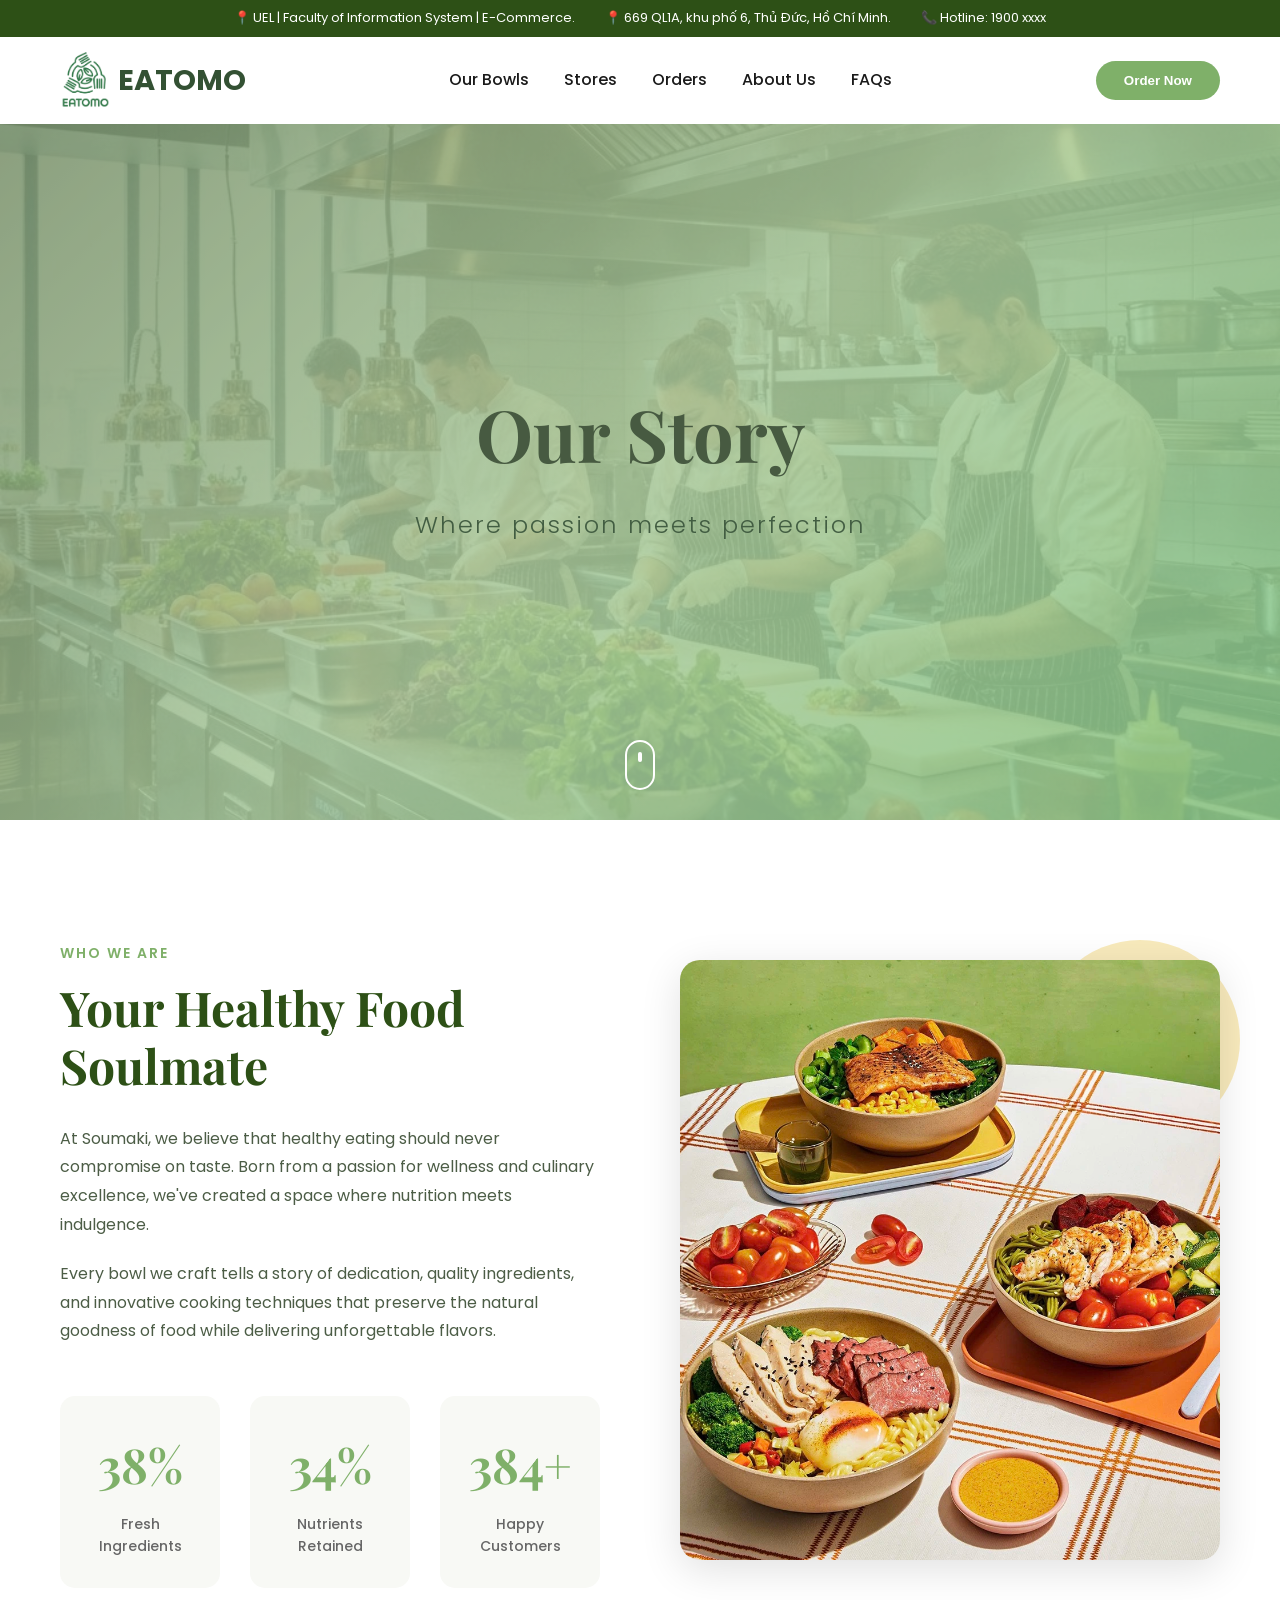
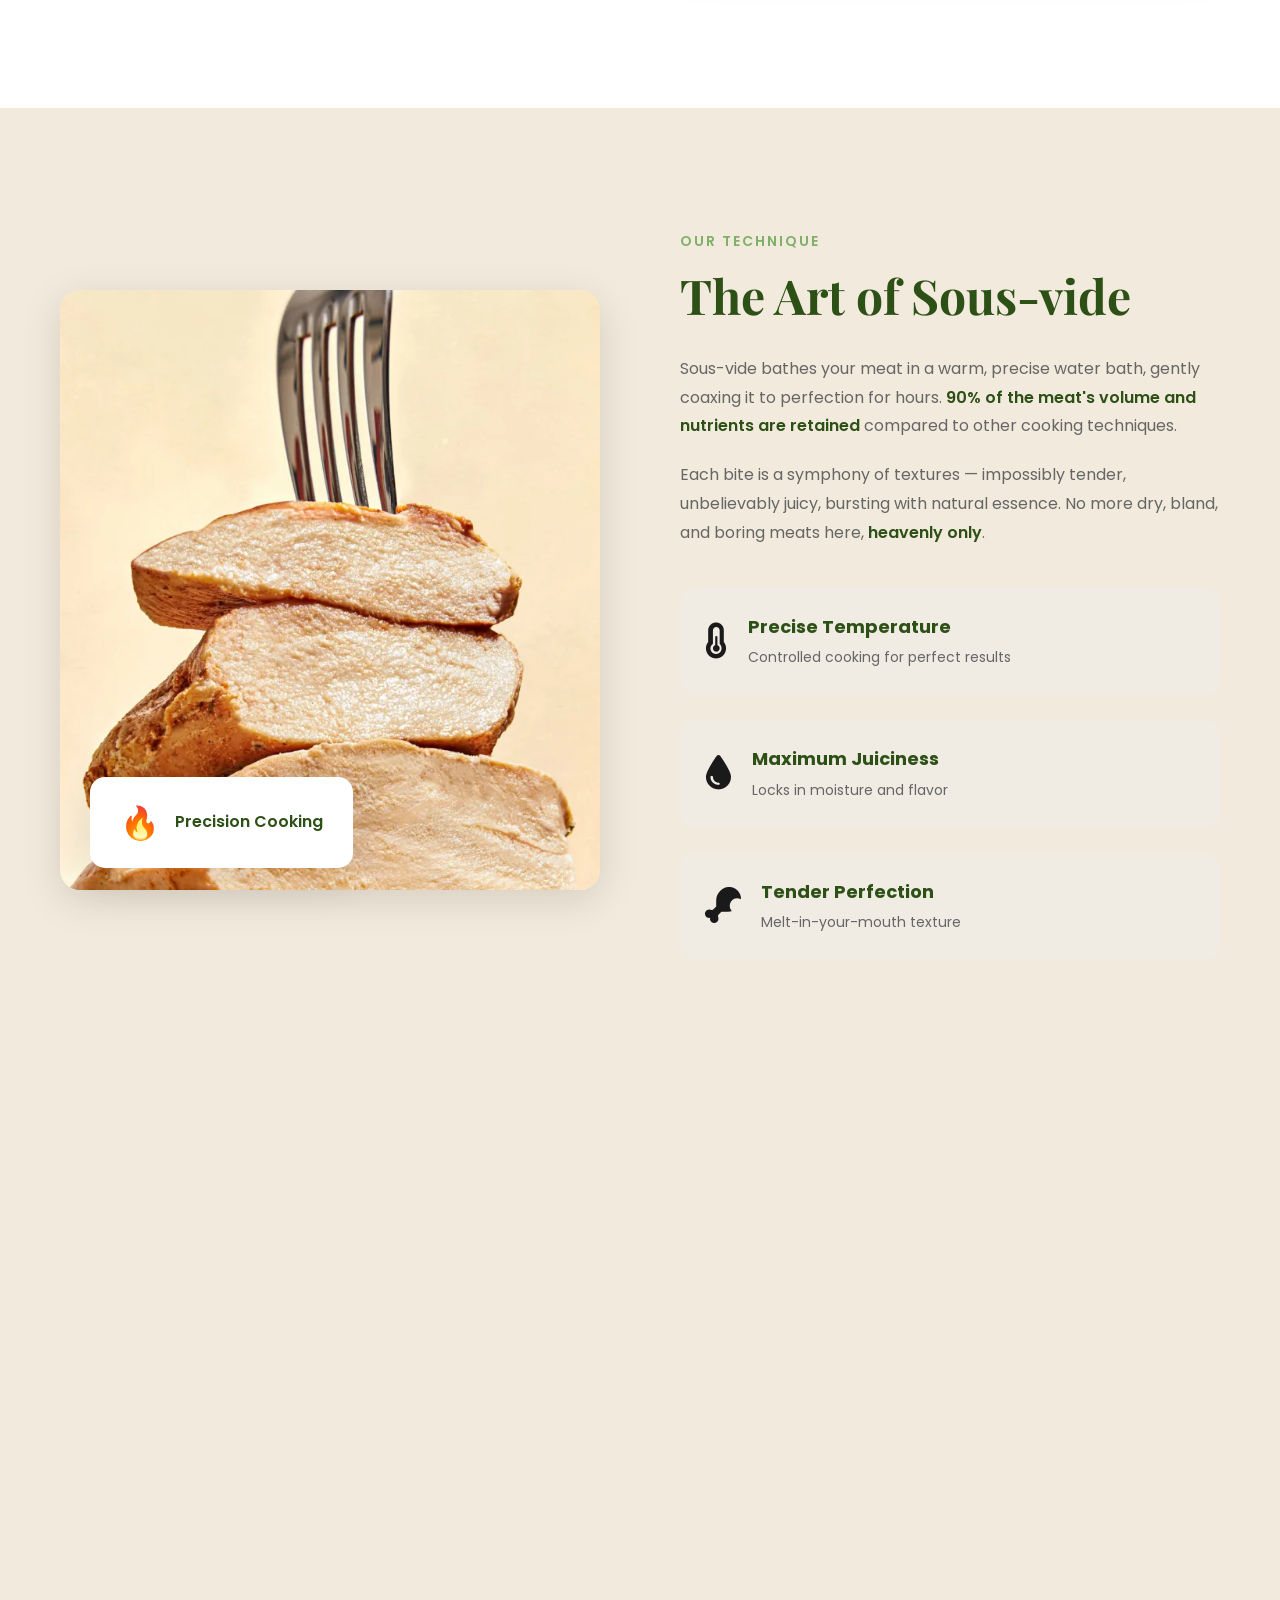
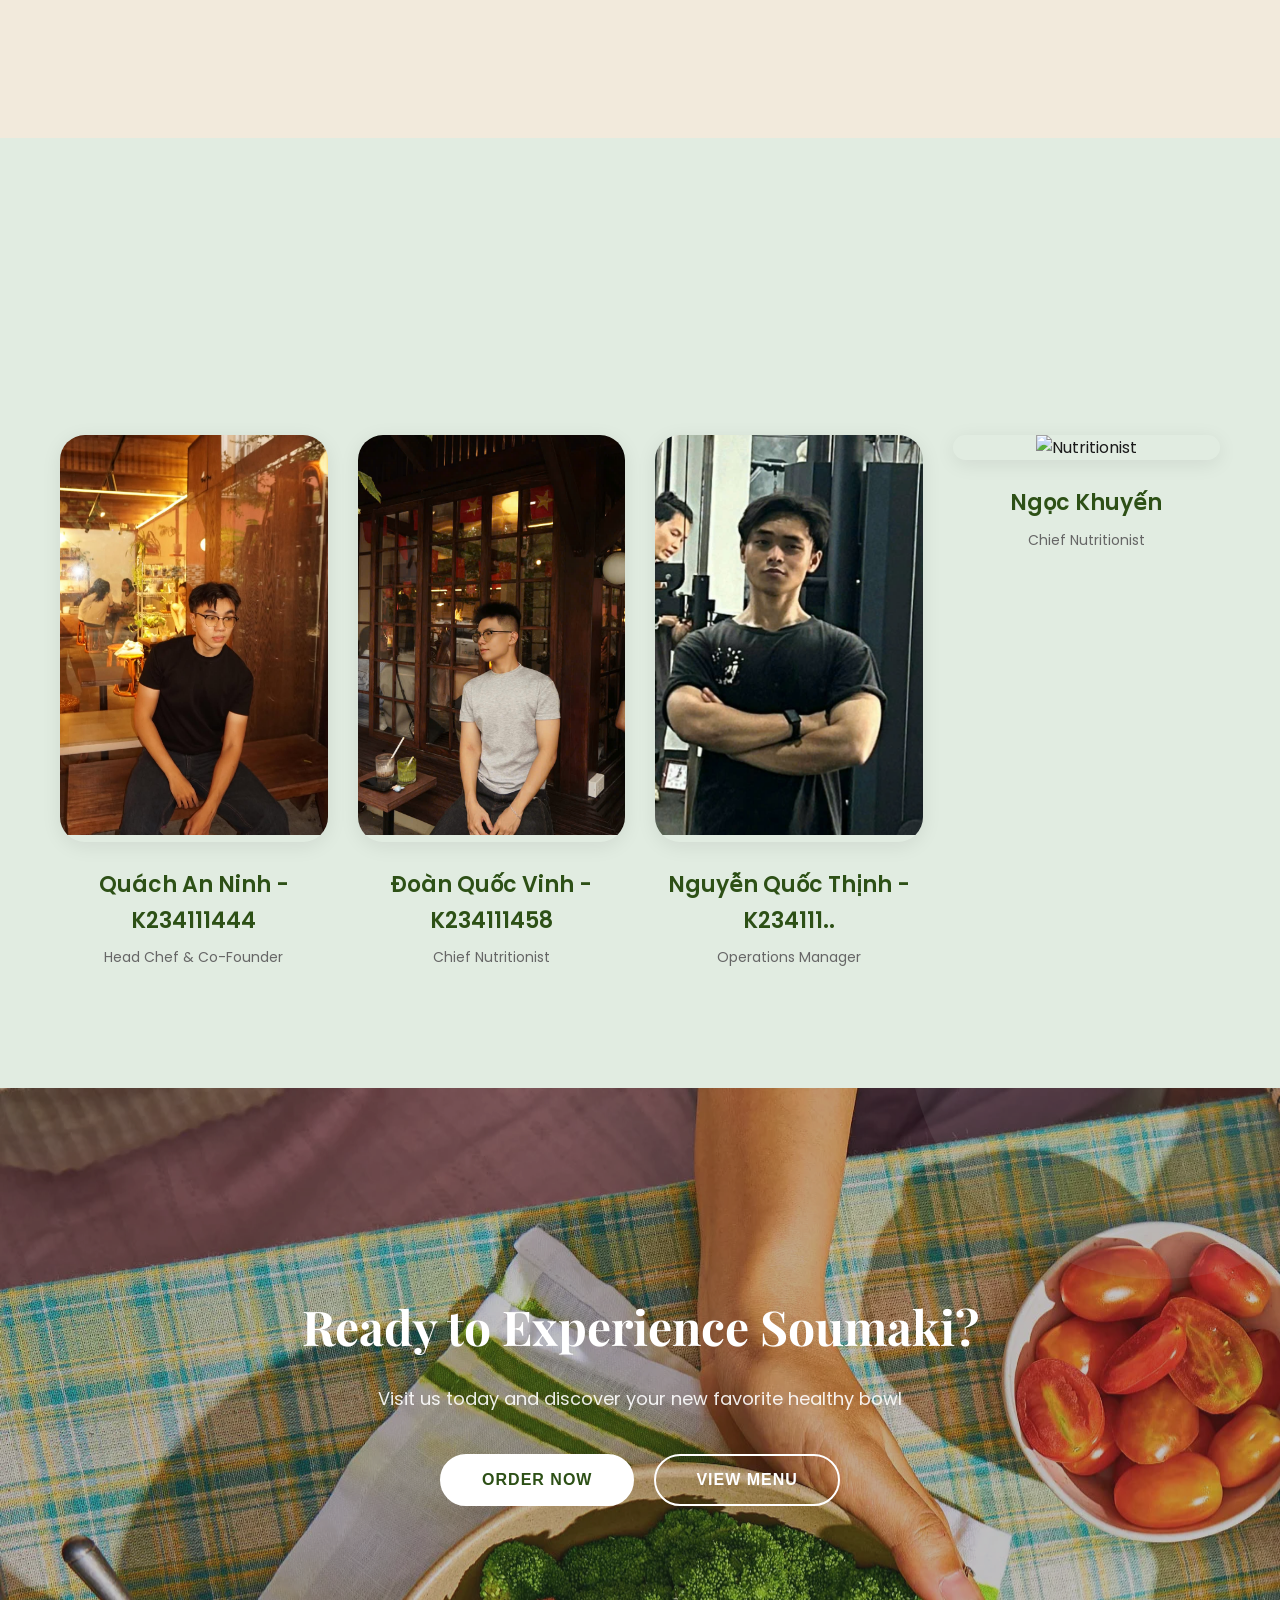
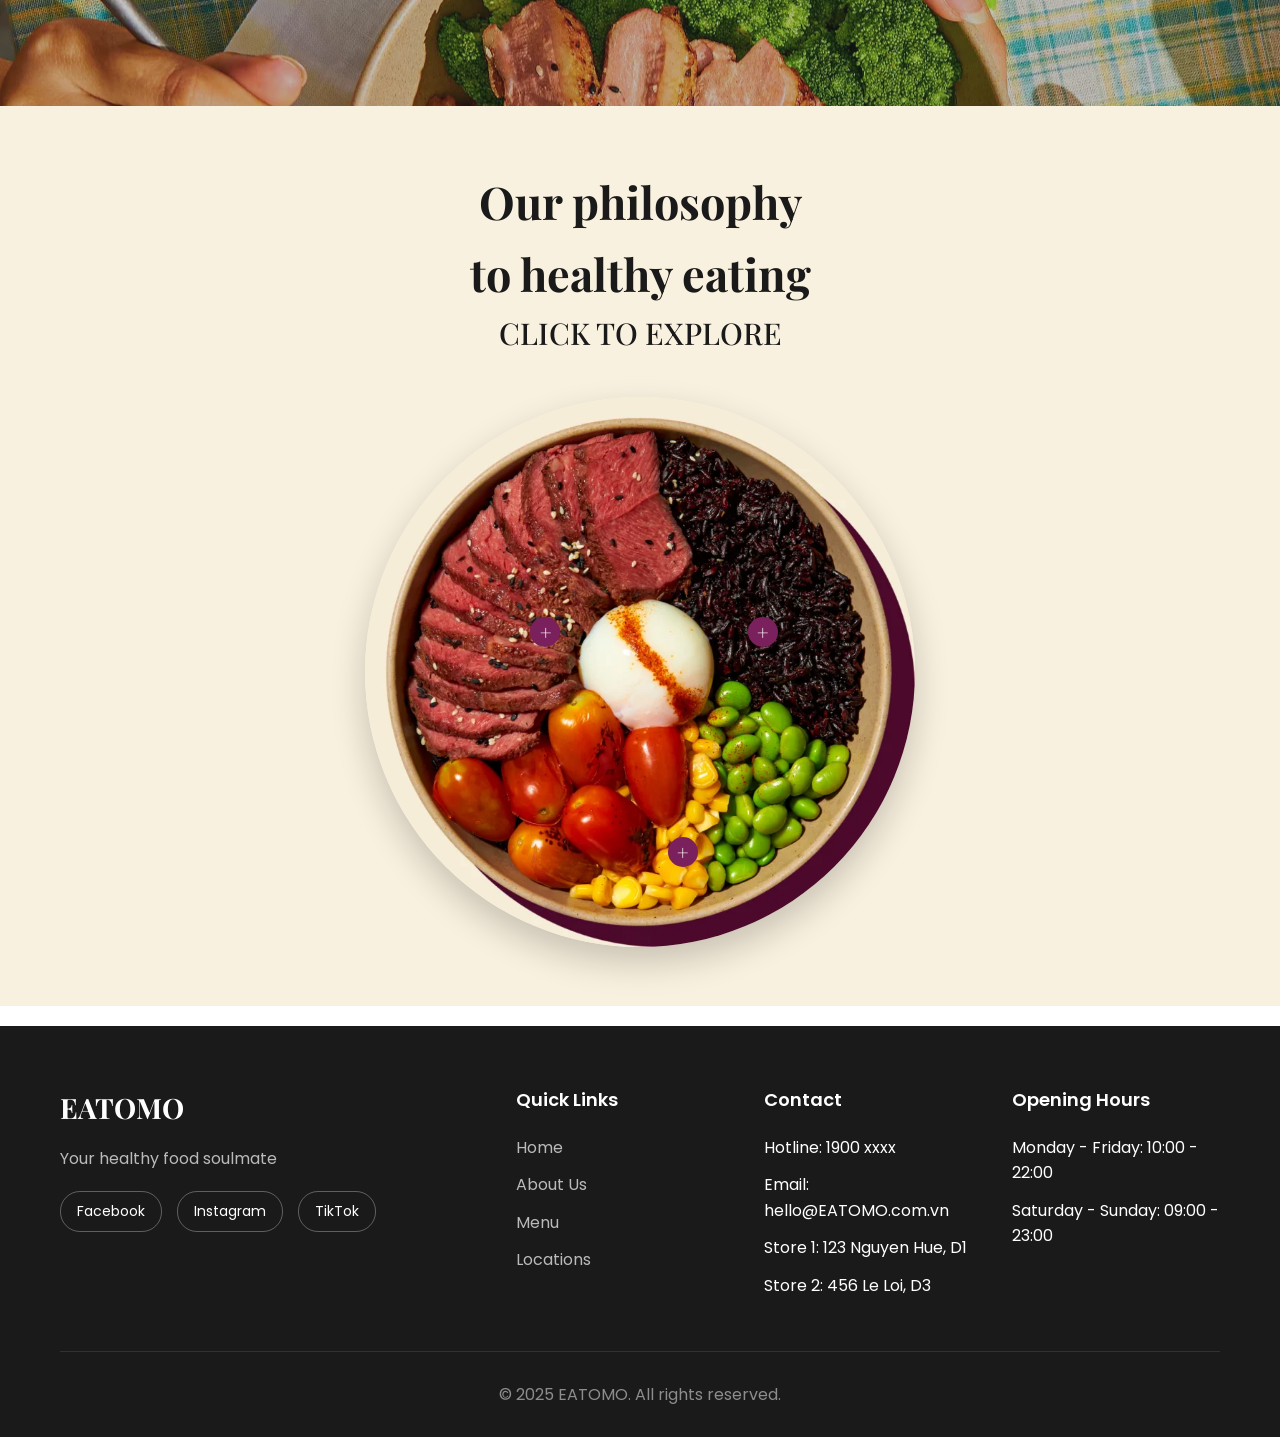
==== frontend/html/about-us.html @ 82e71188 "frontend heha" ====
<!DOCTYPE html>
<html lang="vi">
<head>
    <meta charset="UTF-8">
    <meta name="viewport" content="width=device-width, initial-scale=1.0">
    <title>About Us – Soumaki - Your healthy food soulmate</title>
    <link rel="stylesheet" href="../css/about-styles.css">
    <link rel="preconnect" href="https://fonts.googleapis.com">
    <link rel="preconnect" href="https://fonts.gstatic.com" crossorigin>
    <link href="https://fonts.googleapis.com/css2?family=Poppins:wght@300;400;500;600;700&family=Playfair+Display:wght@400;600;700&display=swap" rel="stylesheet">
    <link rel="stylesheet" href="https://cdnjs.cloudflare.com/ajax/libs/font-awesome/6.0.0/css/all.min.css">
</head>
<body>
    <!--Header-->
    <header class="header" id="header">
        <div class="header-top">
            <div class="container">
                <div class="header-info">
                    <span>📍 UEL | Faculty of Information System | E-Commerce.</span>
                    <span>📍 669 QL1A, khu phố 6, Thủ Đức, Hồ Chí Minh.</span>
                    <span>📞 Hotline: 1900 xxxx</span>
                </div>
            </div>
        </div>
        <div class="header-main">
            <div class="container">
                <nav class="navbar">
                    <div class="logo" id="backToTop">
                        <h1>
                            <img src="../images/index/image-removebg-preview (36).png" class="imgs">
                                EATOMO
                        </h1>
                    </div>
                    <ul class="nav-menu" id="navMenu">
                        <a href="our-bowls.html" class="nav-link" onclick="navigateToPage('bowls')">Our Bowls</a>
                <a href="stores.html" class="nav-link" onclick="navigateToPage('stores')">Stores</a>
                <a href="#" class="nav-link" onclick="navigateToPage('delivery')">Orders</a>
                <a href="about-us.html" class="nav-link" onclick="navigateToPage('about')">About Us</a>
                <a href="faqs.html" class="nav-link" onclick="navigateToPage('contact')">FAQs</a>
                    </ul>
                    <div class="nav-actions">
                        <button class="btn-order">Order Now</button>
                        <button class="mobile-toggle" id="mobileToggle">
                            <span></span>
                            <span></span>
                            <span></span>
                        </button>
                    </div>
                </nav>
            </div>
        </div>
    </header>

    <!--Hero Section-->
    <section class="hero-about">
        <div class="hero-overlay"></div>
        <div class="container">
            <div class="hero-content" data-aos="fade-up">
                <h1 class="hero-title">Our Story</h1>
                <p class="hero-subtitle">Where passion meets perfection</p>
            </div>
        </div>
        <div class="scroll-indicator">
            <div class="mouse"></div>
        </div>
    </section>

    <!--Brand Story Section-->
    <section class="brand-story">
        <div class="container">
            <div class="story-grid">
                <div class="story-content" data-aos="fade-right">
                    <span class="section-label">Who We Are</span>
                    <h2 class="section-title">Your Healthy Food Soulmate</h2>
                    <p class="story-text">
                        At Soumaki, we believe that healthy eating should never compromise on taste. 
                        Born from a passion for wellness and culinary excellence, we've created a space 
                        where nutrition meets indulgence.
                    </p>
                    <p class="story-text">
                        Every bowl we craft tells a story of dedication, quality ingredients, and 
                        innovative cooking techniques that preserve the natural goodness of food while 
                        delivering unforgettable flavors.
                    </p>
                    <div class="story-stats">
                        <div class="stat-item">
                            <h3 class="stat-number">100%</h3>
                            <p class="stat-label">Fresh Ingredients</p>
                        </div>
                        <div class="stat-item">
                            <h3 class="stat-number">90%</h3>
                            <p class="stat-label">Nutrients Retained</p>
                        </div>
                        <div class="stat-item">
                            <h3 class="stat-number">1000+</h3>
                            <p class="stat-label">Happy Customers</p>
                        </div>
                    </div>
                </div>
                <div class="story-image" data-aos="fade-left">
                    <img src="../images/index/bowl t.webp" alt="Soumaki Restaurant">
                    <div class="image-decoration"></div>
                </div>
            </div>
        </div>
    </section>

    <!--Sous-vide Section-->
    <section class="sousvide-section">
        <div class="container">
            <div class="sousvide-grid">
                <div class="sousvide-image" data-aos="fade-right">
                    <img src="../images/about/sous-vide-cooking.jpg" alt="Sous-vide Cooking">
                    <div class="image-badge">
                        <span class="badge-icon">🔥</span>
                        <span class="badge-text">Precision Cooking</span>
                    </div>
                </div>
                <div class="sousvide-content" data-aos="fade-left">
                    <span class="section-label">Our Technique</span>
                    <h2 class="section-title">The Art of Sous-vide</h2>
                    <p class="sousvide-description">
                        Sous-vide bathes your meat in a warm, precise water bath, gently coaxing it 
                        to perfection for hours. <strong>90% of the meat's volume and nutrients are retained</strong> 
                        compared to other cooking techniques.
                    </p>
                    <p class="sousvide-description">
                        Each bite is a symphony of textures — impossibly tender, unbelievably juicy, 
                        bursting with natural essence. No more dry, bland, and boring meats here, 
                        <strong>heavenly only</strong>.
                    </p>
                    <div class="technique-features">
                    <div class="feature-item">
                        <div class="feature-icon">
                            <i class="fas fa-thermometer-half"></i>
                        </div>
                        <div class="feature-text">
                            <h4>Precise Temperature</h4>
                            <p>Controlled cooking for perfect results</p>
                        </div>
                    </div>
                    <div class="feature-item">
                        <div class="feature-icon">
                            <i class="fas fa-tint"></i>
                        </div>
                        <div class="feature-text">
                            <h4>Maximum Juiciness</h4>
                            <p>Locks in moisture and flavor</p>
                        </div>
                    </div>
                    <div class="feature-item">
                        <div class="feature-icon">
                            <i class="fas fa-drumstick-bite"></i>
                        </div>
                        <div class="feature-text">
                            <h4>Tender Perfection</h4>
                            <p>Melt-in-your-mouth texture</p>
                        </div>
                    </div>
                    </div>
                </div>
            </div>
        </div>
    </section>

    <!--Values Section-->
    <section class="values-section">
        <div class="container">
            <div class="section-header" data-aos="fade-up">
                <span class="section-label">Our Values</span>
                <h2 class="section-title">What We Stand For</h2>
            </div>
            <div class="values-grid">
                <div class="value-card card1" data-aos="fade-up" data-aos-delay="100">
                    <div class="value-icon"><i class="fas fa-seedling"></i></div>
                    <h3 class="value-title">Fresh & Natural</h3>
                    <p class="value-description">
                    We source only the freshest, highest-quality ingredients from trusted local suppliers.
                    </p>
                </div>

                <div class="value-card card2" data-aos="fade-up" data-aos-delay="200">
                    <div class="value-icon"><i class="fas fa-heart"></i></div>
                    <h3 class="value-title">Made with Love</h3>
                    <p class="value-description">
                    Every bowl is crafted with care and passion by our dedicated culinary team.
                    </p>
                </div>

                <div class="value-card card3" data-aos="fade-up" data-aos-delay="300">
                    <div class="value-icon"><i class="fas fa-bullseye"></i></div>
                    <h3 class="value-title">Health Focused</h3>
                    <p class="value-description">
                    Nutrition is at the heart of everything we do, without compromising on taste.
                    </p>
                </div>

                <div class="value-card card4" data-aos="fade-up" data-aos-delay="400">
                    <div class="value-icon"><i class="fas fa-recycle"></i></div>
                    <h3 class="value-title">Sustainable</h3>
                    <p class="value-description">
                    We're committed to eco-friendly practices and reducing our environmental impact.
                    </p>
                </div>
            </div>
        </div>
    </section>

    <!--Team Section--> 
    <section class="team-section">
        <div class="container">
            <div class="section-header" data-aos="fade-up">
                <span class="section-label">Meet The Team</span>
                <h2 class="section-title">The People Behind EATOMO</h2>
            </div>
            <div class="team-grid">
                <div class="team-member" data-aos="zoom-in" data-aos-delay="100">
                    <div class="member-image">
                        <img src="../images/about/Ninh.jpg" alt="Head Chef">
                        <div class="member-overlay">
                            <div class="member-social">
                                <a href="#" class="social-link">LinkedIn</a>
                                <a href="#" class="social-link">Instagram</a>
                            </div>
                        </div>
                    </div>
                    <h3 class="member-name">Quách An Ninh - K234111444</h3>
                    <p class="member-role">Head Chef & Co-Founder</p>
                </div>
                <div class="team-member" data-aos="zoom-in" data-aos-delay="200">
                    <div class="member-image">
                        <img src="../images/about/Vinh.jpg" alt="Nutritionist">
                        <div class="member-overlay">
                            <div class="member-social">
                                <a href="#" class="social-link">LinkedIn</a>
                                <a href="#" class="social-link">Instagram</a>
                            </div>
                        </div>
                    </div>
                    <h3 class="member-name">Đoàn Quốc Vinh - K234111458</h3>
                    <p class="member-role">Chief Nutritionist</p>
                </div>
                <div class="team-member" data-aos="zoom-in" data-aos-delay="300">
                    <div class="member-image">
                        <img src="../images/about/Thịnh.jpg" alt="Manager">
                        <div class="member-overlay">
                            <div class="member-social">
                                <a href="#" class="social-link">LinkedIn</a>
                                <a href="#" class="social-link">Instagram</a>
                            </div>
                        </div>
                    </div>
                    <h3 class="member-name">Nguyễn Quốc Thịnh - K234111..</h3>
                    <p class="member-role">Operations Manager</p>
                </div>
                <div class="team-member" data-aos="zoom-in" data-aos-delay="200">
                    <div class="member-image">
                        <img src="images/about/chef-portrait-2.jpg" alt="Nutritionist">
                        <div class="member-overlay">
                            <div class="member-social">
                                <a href="#" class="social-link">LinkedIn</a>
                                <a href="#" class="social-link">Instagram</a>
                            </div>
                        </div>
                    </div>
                    <h3 class="member-name">Ngọc Khuyến</h3>
                    <p class="member-role">Chief Nutritionist</p>
                </div>
            </div>
        </div>
    </section>

    <!--CTA Section-->
     
    <section class="cta-section">
        <div class="cta-overlay"></div>
        <div class="container">
            <div class="cta-content" data-aos="fade-up">
                <h2 class="cta-title">Ready to Experience Soumaki?</h2>
                <p class="cta-description">Visit us today and discover your new favorite healthy bowl</p>
                <div class="cta-buttons">
                    <button class="btn-primary">Order Now</button>
                    <button class="btn-secondary">View Menu</button>
                </div>
            </div>
        </div>
    </section>
    <!--Dish Section-->
    <div class="dish-section">
    <h2>Our philosophy
        <p/> to healthy eating</h2>
    <p>CLICK TO EXPLORE</p>

    <div class="dish-container">
        <img src="../images/about/FUll.webp" alt="Soumaki Bowl" class="dish-image">

        <!-- Nút mũi tên hoặc dấu cộng -->
        <div class="hotspot" id="spot1" style="top: 40%; left: 30%;">+</div>
        <div class="hotspot" id="spot2" style="top: 80%; left: 55%;">+</div>
        <div class="hotspot" id="spot3" style="top: 40%; right: 25%;">+</div>
        <!-- Phần mô tả ẩn -->
        <div class="description" id="desc1">
        <h3>Protein powerhouse</h3>
            <p>Forget fading energy! Our bowls pack a protein punch, helping you feel stronger and ready to rock your day, yet conquer the gym and gain muscle.</p>
    </div>

        <div class="description" id="desc2">
        <h3>Veggie wonderland</h3>
        <p>Greens aren’t just good, they’re digestion-boosting, blood pressure-lowering superheroes. Think glowing skin, a happy gut, and a healthy heart—all thanks to the green goodness.</p>
        </div>

        <div class="description" id="desc3">
        <h3>Carbs done right</h3>
        <p>Carbs get a bad rap, but here’s the truth: they’re your body’s go-to energy source. No need to cut them out entirely, choose the right ones to keep you moving throughout the day.</p>
        </div>
    </div>
    </div>

    <!--Footer-->
    <footer class="footer">
        <div class="container">
            <div class="footer-grid">
                <div class="footer-col">
                    <h3 class="footer-title">EATOMO</h3>
                    <p class="footer-text">Your healthy food soulmate</p>
                    <div class="social-links">
                        <a href="#" class="social-icon">Facebook</a>
                        <a href="#" class="social-icon">Instagram</a>
                        <a href="#" class="social-icon">TikTok</a>
                    </div>
                </div>
                <div class="footer-col">
                    <h4 class="footer-heading">Quick Links</h4>
                    <ul class="footer-links">
                        <li><a href="index.html">Home</a></li>
                        <li><a href="about-us.html">About Us</a></li>
                        <li><a href="#menu">Menu</a></li>
                        <li><a href="#locations">Locations</a></li>
                    </ul>
                </div>
                <div class="footer-col">
                    <h4 class="footer-heading">Contact</h4>
                    <ul class="footer-links">
                        <li>Hotline: 1900 xxxx</li>
                        <li>Email: hello@EATOMO.com.vn</li>
                        <li>Store 1: 123 Nguyen Hue, D1</li>
                        <li>Store 2: 456 Le Loi, D3</li>
                    </ul>
                </div>
                <div class="footer-col">
                    <h4 class="footer-heading">Opening Hours</h4>
                    <ul class="footer-links">
                        <li>Monday - Friday: 10:00 - 22:00</li>
                        <li>Saturday - Sunday: 09:00 - 23:00</li>
                    </ul>
                </div>
            </div>
            <div class="footer-bottom">
                <p>&copy; 2025 EATOMO. All rights reserved.</p>
            </div>
        </div>
    </footer>

    <script src="../js/about-script.js"></script>
</body>
</html>
---- frontend/css/about-styles.css ----
/* Reset & Base Styles */
* {
  margin: 0;
  padding: 0;
  box-sizing: border-box;
}

:root {
  --primary-green: #4caf50;
  --dark-green: #2e7d32;
  --light-green: #81c784;
  --accent-green: #66bb6a;
  --primary-color: #2d5016;
  --secondary-color: #7fb069;
  --accent-color: #e8b923;
  --text-dark: #1a1a1a;
  --text-light: #666;
  --bg-light: #f8f9f5;
  --white: #ffffff;
  --shadow: 0 4px 20px rgba(0, 0, 0, 0.08);
  --shadow-lg: 0 10px 40px rgba(0, 0, 0, 0.12);
  --shadow-hover: 0 20px 50px rgba(76, 175, 80, 0.25);
  --transition: all 0.4s cubic-bezier(0.175, 0.885, 0.32, 1.275);
  --gradient-primary: linear-gradient(135deg, #4caf50 0%, #66bb6a 100%);
  --gradient-hero: linear-gradient(135deg, #2d5016 0%, #7fb069 50%, #4caf50 100%);
}

body {
  font-family: "Poppins", sans-serif;
  color: var(--text-dark);
  line-height: 1.6;
  overflow-x: hidden;
}

.container {
  max-width: 1200px;
  margin: 0 auto;
  padding: 0 20px;
}

/* Header Styles */
.header {
  position: fixed;
  top: 0;
  left: 0;
  right: 0;
  z-index: 1000;
  background: var(--white);
  transition: var(--transition);
}

.header.scrolled {
  box-shadow: var(--shadow);
}

.header-top {
  background: var(--primary-color);
  color: var(--white);
  padding: 8px 0;
  font-size: 13px;
}

.header-info {
  display: flex;
  justify-content: center;
  gap: 30px;
  flex-wrap: wrap;
}

.header-main {
  padding: 15px 0;
}

.navbar {
  display: flex;
  justify-content: space-between;
  align-items: center;
}

.logo h1 {
  display: flex;
  align-items: center;
  justify-content: flex-start;
  gap: 8px; /* khoảng cách giữa icon và chữ */
  font-size: 1.8rem;
  font-weight: 700;
  color: #335133;
  margin: 0;
  cursor: pointer;
  transition: transform 0.2s ease;
}

.logo img {
  width: 50px;
  height: auto;
  object-fit: contain;
  vertical-align: middle;
}


.nav-menu {
  display: flex;
  list-style: none;
  gap: 35px;
}

.nav-menu a {
  color: var(--text-dark);
  text-decoration: none;
  font-weight: 500;
  transition: var(--transition);
  position: relative;
}

.nav-menu a::after {
  content: "";
  position: absolute;
  bottom: -5px;
  left: 0;
  width: 0;
  height: 2px;
  background: var(--secondary-color);
  transition: var(--transition);
}

.nav-menu a:hover::after,
.nav-menu a.active::after {
  width: 100%;
}

.nav-menu a:hover,
.nav-menu a.active {
  color: var(--secondary-color);
}

.nav-actions {
  display: flex;
  align-items: center;
  gap: 15px;
}

.btn-order {
  background: var(--secondary-color);
  color: var(--white);
  border: none;
  padding: 12px 28px;
  border-radius: 25px;
  font-weight: 600;
  cursor: pointer;
  transition: var(--transition);
}

.btn-order:hover {
  background: var(--primary-color);
  transform: translateY(-2px);
  box-shadow: var(--shadow);
}

.mobile-toggle {
  display: none;
  flex-direction: column;
  gap: 5px;
  background: none;
  border: none;
  cursor: pointer;
}

.mobile-toggle span {
  width: 25px;
  height: 3px;
  background: var(--primary-color);
  transition: var(--transition);
}

/* Hero Section */
.hero-about {
  height: 80vh;
  background: var(--gradient-hero);
  display: flex;
  align-items: center;
  justify-content: center;
  position: relative;
  margin-top: 100px;
  overflow: hidden;
}

.hero-about::before {
  content: "";
  position: absolute;
  top: 0;
  left: 0;
  right: 0;
  bottom: 0;
  background: url("../images/about/hero-bg.jpg") center / cover no-repeat;
  opacity: 0.2;
  animation: slowZoom 20s ease-in-out infinite alternate;
}


@keyframes slowZoom {
  from {
    transform: scale(1);
  }
  to {
    transform: scale(1.1);
  }
}

.hero-overlay {
  position: absolute;
  top: 0;
  left: 0;
  right: 0;
  bottom: 0;
  background: rgba(255, 255, 255, 0.3);
}

.hero-content {
  position: relative;
  z-index: 2;
  text-align: center;
  color: var(--white);
}

.hero-title {
  font-family: "Playfair Display", serif;
  font-size: 72px;
  font-weight: 700;
  margin-bottom: 15px;
  animation: fadeInUp 1s ease-out;
  color: rgb(71, 90, 65)
}

.hero-subtitle {
  font-size: 24px;
  font-weight: 300;
  letter-spacing: 2px;
  animation: fadeInUp 1s ease-out 0.2s backwards;
  color: rgb(66, 93, 66)
}

@keyframes fadeInUp {
  from {
    opacity: 0;
    transform: translateY(30px);
  }
  to {
    opacity: 1;
    transform: translateY(0);
  }
}

.scroll-indicator {
  position: absolute;
  bottom: 30px;
  left: 50%;
  transform: translateX(-50%);
  z-index: 3;
}

.mouse {
  width: 30px;
  height: 50px;
  border: 2px solid var(--white);
  border-radius: 15px;
  position: relative;
}

.mouse::before {
  content: "";
  width: 4px;
  height: 10px;
  background: var(--white);
  position: absolute;
  top: 10px;
  left: 50%;
  transform: translateX(-50%);
  border-radius: 2px;
  animation: scroll 2s infinite;
}

@keyframes scroll {
  0%,
  100% {
    opacity: 0;
    transform: translateX(-50%) translateY(0);
  }
  50% {
    opacity: 1;
    transform: translateX(-50%) translateY(10px);
  }
}

/* Brand Story Section */
.brand-story {
  padding: 120px 0;
  background: var(--white);
}

.story-grid {
  display: grid;
  grid-template-columns: 1fr 1fr;
  gap: 80px;
  align-items: center;
}

.section-label {
  display: inline-block;
  color: var(--secondary-color);
  font-weight: 600;
  text-transform: uppercase;
  letter-spacing: 2px;
  font-size: 14px;
  margin-bottom: 15px;
}

.section-title {
  font-family: "Playfair Display", serif;
  font-size: 48px;
  font-weight: 700;
  color: var(--primary-color);
  margin-bottom: 30px;
  line-height: 1.2;
}

.story-text {
  font-size: 16px;
  color: rgb(76, 93, 70);
  margin-bottom: 20px;
  line-height: 1.8;
}

.story-stats {
  display: grid;
  grid-template-columns: repeat(3, 1fr);
  gap: 30px;
  margin-top: 50px;
}

.stat-item {
  text-align: center;
  padding: 30px 20px;
  background: var(--bg-light);
  border-radius: 15px;
  transition: var(--transition);
}

.stat-item:hover {
  transform: translateY(-5px);
  box-shadow: var(--shadow);
}

.stat-number {
  font-family: "Playfair Display", serif;
  font-size: 48px;
  font-weight: 700;
  color: var(--secondary-color);
  margin-bottom: 10px;
}

.stat-label {
  font-size: 14px;
  color: var(--text-light);
  font-weight: 500;
}

.story-image {
  position: relative;
}

.story-image img {
  width: 100%;
  height: 600px;
  object-fit: cover;
  border-radius: 20px;
  box-shadow: var(--shadow-lg);
}

.image-decoration {
  position: absolute;
  top: -20px;
  right: -20px;
  width: 200px;
  height: 200px;
  background: var(--accent-color);
  border-radius: 50%;
  z-index: -1;
  opacity: 0.3;
}

/* Sous-vide Section */
.sousvide-section {
  padding: 120px 0;
  background: rgb(242, 234, 220);
}

.sousvide-grid {
  display: grid;
  grid-template-columns: 1fr 1fr;
  gap: 80px;
  align-items: center;
}

.sousvide-image {
  position: relative;
}

.sousvide-image img {
  width: 100%;
  height: 600px;
  object-fit: cover;
  border-radius: 20px;
  box-shadow: var(--shadow-lg);
}

.image-badge {
  position: absolute;
  bottom: 30px;
  left: 30px;
  background: var(--white);
  padding: 20px 30px;
  border-radius: 15px;
  box-shadow: var(--shadow-lg);
  display: flex;
  align-items: center;
  gap: 15px;
  animation: float 3s ease-in-out infinite;
}

@keyframes float {
  0%,
  100% {
    transform: translateY(0);
  }
  50% {
    transform: translateY(-10px);
  }
}

.badge-icon {
  font-size: 32px;
}

.badge-text {
  font-weight: 600;
  color: var(--primary-color);
}

.sousvide-description {
  font-size: 16px;
  color: var(--text-light);
  margin-bottom: 20px;
  line-height: 1.8;
}

.sousvide-description strong {
  color: var(--primary-color);
  font-weight: 600;
}

.technique-features {
  margin-top: 40px;
  display: flex;
  flex-direction: column;
  gap: 25px;
}

.feature-item {
  display: flex;
  gap: 20px;
  align-items: flex-start;
  padding: 25px;
  background: rgb(240, 235, 227);
  border-radius: 15px;
  transition: var(--transition);
}

.feature-item:hover {
  transform: translateX(10px);
  box-shadow: var(--shadow);
}

.feature-icon {
  font-size: 36px;
  flex-shrink: 0;
}

.feature-text h4 {
  font-size: 18px;
  color: var(--primary-color);
  margin-bottom: 5px;
}

.feature-text p {
  font-size: 14px;
  color: var(--text-light);
}

/* Values Section */
.values-section {
  padding: 120px 0;
  background: rgb(242, 234, 220);
}

.section-header {
  text-align: center;
  margin-bottom: 80px;
}

.values-grid {
  display: grid;
  grid-template-columns: repeat(4, 1fr);
  gap: 30px;
}

.value-card {
  text-align: center;
  padding: 40px 30px;
  background: var(--bg-light);
  border-radius: 25px;
  transition: var(--transition);
  position: relative;
  overflow: hidden;
  border: 2px solid transparent;
}

.value-card::before {
  content: '';
  position: absolute;
  top: 0;
  left: -100%;
  width: 100%;
  height: 100%;
  background: var(--gradient-primary);
  opacity: 0.1;
  transition: left 0.5s ease;
  z-index: 1;
}

.value-card:hover::before {
  left: 0;
}

.value-card:hover {
  transform: translateY(-15px) scale(1.02);
  box-shadow: var(--shadow-hover);
  background: var(--white);
  border-color: var(--primary-green);
}

.value-icon {
  font-size: 56px;
  margin-bottom: 20px;
  position: relative;
  z-index: 2;
  animation: pulse 3s infinite;
}

.value-title {
  font-size: 20px;
  font-weight: 600;
  color: white;
  margin-bottom: 15px;
}

.value-description {
  font-size: 14px;
  color: var(--text-light);
  line-height: 1.6;
  opacity: 0;                  /* Ẩn ban đầu */
  max-height: 0;               /* Giới hạn chiều cao ban đầu */
  overflow: hidden;
  transition: all 0.5s ease;   /* Hiệu ứng mượt */
}
.value-card:hover .value-description {
  opacity: 1;                  /* Hiện khi hover */
  max-height: 200px;           /* Mở rộng chiều cao */
  margin-top: 10px;            /* Thêm khoảng cách */
}
.value-card:hover .value-title{
  color: #2d5016;
}

/* 🔹 Ảnh nền riêng cho từng thẻ */
.card1 {
  background: url('../images/about/1.webp') center/cover no-repeat;
}

.card2 {
  background: url('../images/about/3') center/cover no-repeat;
}

.card3 {
  background: url('../images/about/2.webp') center/cover no-repeat;
}

.card4 {
  background: url('../images/about/4') center/cover no-repeat;
}



/* 🔹 Khi hover thì lớp mờ trong suốt hơn */
.value-card:hover::after {
  opacity: 0.6;
}

/* 🔹 Giữ nội dung nằm trên lớp mờ */
.value-icon,
.value-title,
.value-description {
  position: relative;
  z-index: 2;
}


/* Team Section */
.team-section {
  padding: 120px 0;
  background: rgb(225, 236, 225);
}

.team-grid {
  display: grid;
  grid-template-columns: repeat(4, 1fr);
  gap: 30px;
}

.team-member {
  text-align: center;
  transition: var(--transition);
}

.team-member:hover {
  transform: translateY(-10px);
}

.member-image {
  position: relative;
  overflow: hidden;
  border-radius: 25px;
  margin-bottom: 25px;
  box-shadow: var(--shadow);
  transition: var(--transition);
}

.team-member:hover .member-image {
  box-shadow: var(--shadow-hover);
}

.member-image img {
  width: 100%;
  height: 400px;
  object-fit: cover;
  transition: var(--transition);
}

.member-overlay {
  position: absolute;
  top: 0;
  left: 0;
  right: 0;
  bottom: 0;
  background: rgba(45, 80, 22, 0.9);
  display: flex;
  align-items: center;
  justify-content: center;
  opacity: 0;
  transition: var(--transition);
}

.team-member:hover .member-overlay {
  opacity: 1;
}

.team-member:hover .member-image img {
  transform: scale(1.1);
}

.member-social {
  display: flex;
  gap: 20px;
}

.social-link {
  color: var(--white);
  text-decoration: none;
  font-weight: 600;
  padding: 10px 20px;
  border: 2px solid var(--white);
  border-radius: 25px;
  transition: var(--transition);
}

.social-link:hover {
  background: var(--white);
  color: var(--primary-color);
}

.member-name {
  font-size: 22px;
  font-weight: 600;
  color: var(--primary-color);
  margin-bottom: 8px;
}

.member-role {
  font-size: 14px;
  color: var(--text-light);
}

/* CTA Section */
.cta-section {
  padding: 200px 0;
  background-image: url(../images/about/5.webp);
  position: relative;
  overflow: hidden;
}
.cta-overlay{
  position: absolute;
  top: 0;
  left: 0;
  right: 0;
  bottom: 0;
  background: rgba(52, 48, 48, 0.3);
}
.cta-section::before {
  content: "";
  position: absolute;
  top: -50%;
  right: -10%;
  width: 500px;
  height: 500px;
  background: rgba(255, 255, 255, 0.1);
  border-radius: 50%;
}

.cta-content {
  text-align: center;
  position: relative;
  z-index: 2;
}

.cta-title {
  font-family: "Playfair Display", serif;
  font-size: 48px;
  font-weight: 700;
  color: var(--white);
  margin-bottom: 20px;
}

.cta-description {
  font-size: 18px;
  color: var(--white);
  margin-bottom: 40px;
  opacity: 0.9;
}

.cta-buttons {
  display: flex;
  gap: 20px;
  justify-content: center;
}

.btn-primary,
.btn-secondary {
  padding: 15px 40px;
  border-radius: 30px;
  font-weight: 600;
  font-size: 16px;
  cursor: pointer;
  transition: var(--transition);
  border: 2px solid var(--white);
  position: relative;
  overflow: hidden;
  text-transform: uppercase;
  letter-spacing: 1px;
}

.btn-primary::before,
.btn-secondary::before {
  content: '';
  position: absolute;
  top: 0;
  left: -100%;
  width: 100%;
  height: 100%;
  background: linear-gradient(90deg, transparent, rgba(255, 255, 255, 0.2), transparent);
  transition: left 0.5s ease;
}

.btn-primary:hover::before,
.btn-secondary:hover::before {
  left: 100%;
}

.btn-primary {
  background: var(--white);
  color: var(--primary-color);
}

.btn-primary:hover {
  background: transparent;
  color: var(--white);
  transform: translateY(-5px) scale(1.05);
  box-shadow: 0 15px 40px rgba(0, 0, 0, 0.3);
}

.btn-secondary {
  background: transparent;
  color: var(--white);
}

.btn-secondary:hover {
  background: var(--white);
  color: var(--primary-color);
  transform: translateY(-5px) scale(1.05);
  box-shadow: 0 15px 40px rgba(0, 0, 0, 0.3);
}
/*Container*/
.dish-container {
  position: relative;
  display: inline-block;
}
.dish-section {
  font-family: "Playfair Display", serif;
  font-size: 30px;
  font-weight: 500;
  margin-bottom: 20px;
  min-height: 100vh;             /* chiếm toàn màn hình */
  display: flex;
  flex-direction: column;
  justify-content: center;       /* căn giữa theo chiều dọc */
  align-items: center;           /* căn giữa theo chiều ngang */
  background-color: #f9f1df;     /* màu nền nhẹ giống hình mẫu */
  text-align: center;
  padding: 40px;
}

.dish-container {
  display: flex;
  justify-content: center;
  align-items: center;
  margin-top: 40px;
}

.dish-image {
  width: 550px;                  /* to hơn */
  max-width: 90vw;               /* giới hạn ngang */
  height: auto;                  /* không méo hình */
  border-radius: 50%;            /* tròn */
  box-shadow: 0 15px 35px rgba(0, 0, 0, 0.2);
  transition: transform 0.4s ease;
}

.dish-image:hover {
  transform: scale(1.03);        /* phóng nhẹ khi hover */
}

.hotspot {
  position: absolute;
  background: #7A205C;
  color: white;
  border-radius: 50%;
  width: 30px;
  height: 30px;
  text-align: center;
  line-height: 30px;
  cursor: pointer;
  font-weight: bold;
  font-size: 20px;
  transition: transform 0.3s ease;
}

.hotspot:hover {
  transform: scale(1.2);
}

.description {
  font-family:  "Poppins", sans-serif;
  font-size: 15px;
  font-weight: 200;
  margin-bottom: 20px;
  display: none;
  position: absolute;
  top: 50%;
  left: 110%;
  width: 220px;
  background: #fff5e6;
  padding: 15px;
  border-radius: 15px;
  box-shadow: 0 4px 10px rgba(0,0,0,0.2);
  animation: fadeIn 0.5s ease forwards;
}
.description.show {
  opacity: 1;
  transform: scale(1);
  pointer-events: auto;
} 

@keyframes fadeIn {
  from { opacity: 0; transform: translateY(10px); }
  to { opacity: 1; transform: translateY(0); }
}

/* Footer */
.footer {
  background: var(--text-dark);
  color: var(--white);
  padding: 60px 0 30px;
}

.footer-grid {
  display: grid;
  grid-template-columns: 2fr 1fr 1fr 1fr;
  gap: 40px;
  margin-bottom: 40px;
}

.footer-title {
  font-family: "Playfair Display", serif;
  font-size: 28px;
  margin-bottom: 15px;
}

.footer-text {
  color: rgba(255, 255, 255, 0.7);
  margin-bottom: 20px;
}

.social-links {
  display: flex;
  gap: 15px;
}

.social-icon {
  color: var(--white);
  text-decoration: none;
  padding: 8px 16px;
  border: 1px solid rgba(255, 255, 255, 0.3);
  border-radius: 20px;
  font-size: 14px;
  transition: var(--transition);
}

.social-icon:hover {
  background: var(--secondary-color);
  border-color: var(--secondary-color);
}

.footer-heading {
  font-size: 18px;
  margin-bottom: 20px;
  font-weight: 600;
}

.footer-links {
  list-style: none;
}

.footer-links li {
  margin-bottom: 12px;
}

.footer-links a {
  color: rgba(255, 255, 255, 0.7);
  text-decoration: none;
  transition: var(--transition);
}

.footer-links a:hover {
  color: var(--secondary-color);
}

.footer-bottom {
  text-align: center;
  padding-top: 30px;
  border-top: 1px solid rgba(255, 255, 255, 0.1);
  color: rgba(255, 255, 255, 0.5);
}

/* Responsive Design */
@media (max-width: 968px) {
  .nav-menu {
    position: fixed;
    top: 100px;
    left: -100%;
    flex-direction: column;
    background: var(--white);
    width: 100%;
    padding: 30px;
    box-shadow: var(--shadow-lg);
    transition: var(--transition);
    animation: slideInFromTop 0.3s ease-out;
  }

  @keyframes slideInFromTop {
    from {
      opacity: 0;
      transform: translateY(-20px);
    }
    to {
      opacity: 1;
      transform: translateY(0);
    }
  }

  .nav-menu.active {
    left: 0;
  }

  .mobile-toggle {
    display: flex;
  }

  .hero-title {
    font-size: 48px;
  }

  .hero-about {
    height: 60vh;
  }

  .story-grid,
  .sousvide-grid {
    grid-template-columns: 1fr;
    gap: 50px;
  }

  .values-grid {
    grid-template-columns: repeat(2, 1fr);
    gap: 20px;
  }

  .team-grid {
    grid-template-columns: 1fr;
    gap: 30px;
  }

  .footer-grid {
    grid-template-columns: 1fr;
    gap: 30px;
  }

  .cta-buttons {
    flex-direction: column;
    align-items: center;
    gap: 15px;
  }

  .btn-primary,
  .btn-secondary {
    width: 100%;
    max-width: 300px;
  }

  .value-card {
    padding: 30px 20px;
  }

  .feature-item {
    padding: 20px;
  }
}

@media (max-width: 640px) {
  .hero-title {
    font-size: 36px;
  }

  .hero-subtitle {
    font-size: 18px;
  }

  .section-title {
    font-size: 32px;
  }

  .story-stats {
    grid-template-columns: 1fr;
    gap: 20px;
  }

  .values-grid {
    grid-template-columns: 1fr;
    gap: 20px;
  }

  .header-info {
    flex-direction: column;
    gap: 5px;
    text-align: center;
  }

  .hero-about {
    height: 50vh;
  }

  .value-card {
    padding: 25px 15px;
  }

  .value-icon {
    font-size: 48px;
  }

  .feature-item {
    padding: 15px;
    flex-direction: column;
    text-align: center;
  }

  .feature-icon {
    font-size: 28px;
  }

  .member-image img {
    height: 300px;
  }

  .cta-title {
    font-size: 36px;
  }

  .cta-description {
    font-size: 16px;
  }
}

/* Enhanced Animation on Scroll */
[data-aos] {
  opacity: 0;
  transition: opacity 0.8s cubic-bezier(0.175, 0.885, 0.32, 1.275), transform 0.8s cubic-bezier(0.175, 0.885, 0.32, 1.275);
}

[data-aos].aos-animate {
  opacity: 1;
}

[data-aos="fade-up"].aos-animate {
  transform: translateY(0);
}

[data-aos="fade-up"] {
  transform: translateY(50px);
}

[data-aos="fade-right"].aos-animate {
  transform: translateX(0);
}

[data-aos="fade-right"] {
  transform: translateX(-50px);
}

[data-aos="fade-left"].aos-animate {
  transform: translateX(0);
}

[data-aos="fade-left"] {
  transform: translateX(50px);
}

[data-aos="zoom-in"].aos-animate {
  transform: scale(1);
}

[data-aos="zoom-in"] {
  transform: scale(0.8);
}

/* Additional Modern Animations */
@keyframes slideInFromLeft {
  from {
    opacity: 0;
    transform: translateX(-50px);
  }
  to {
    opacity: 1;
    transform: translateX(0);
  }
}

@keyframes slideInFromRight {
  from {
    opacity: 0;
    transform: translateX(50px);
  }
  to {
    opacity: 1;
    transform: translateX(0);
  }
}

@keyframes bounceIn {
  0% {
    opacity: 0;
    transform: scale(0.3);
  }
  50% {
    opacity: 1;
    transform: scale(1.05);
  }
  70% {
    transform: scale(0.9);
  }
  100% {
    opacity: 1;
    transform: scale(1);
  }
}

@keyframes pulse {
  0% {
    transform: scale(1);
  }
  50% {
    transform: scale(1.05);
  }
  100% {
    transform: scale(1);
  }
}

/* Add animation classes */
.animate-slide-left {
  animation: slideInFromLeft 0.8s ease-out;
}

.animate-slide-right {
  animation: slideInFromRight 0.8s ease-out;
}

.animate-bounce-in {
  animation: bounceIn 0.8s ease-out;
}

.animate-pulse {
  animation: pulse 2s infinite;
}
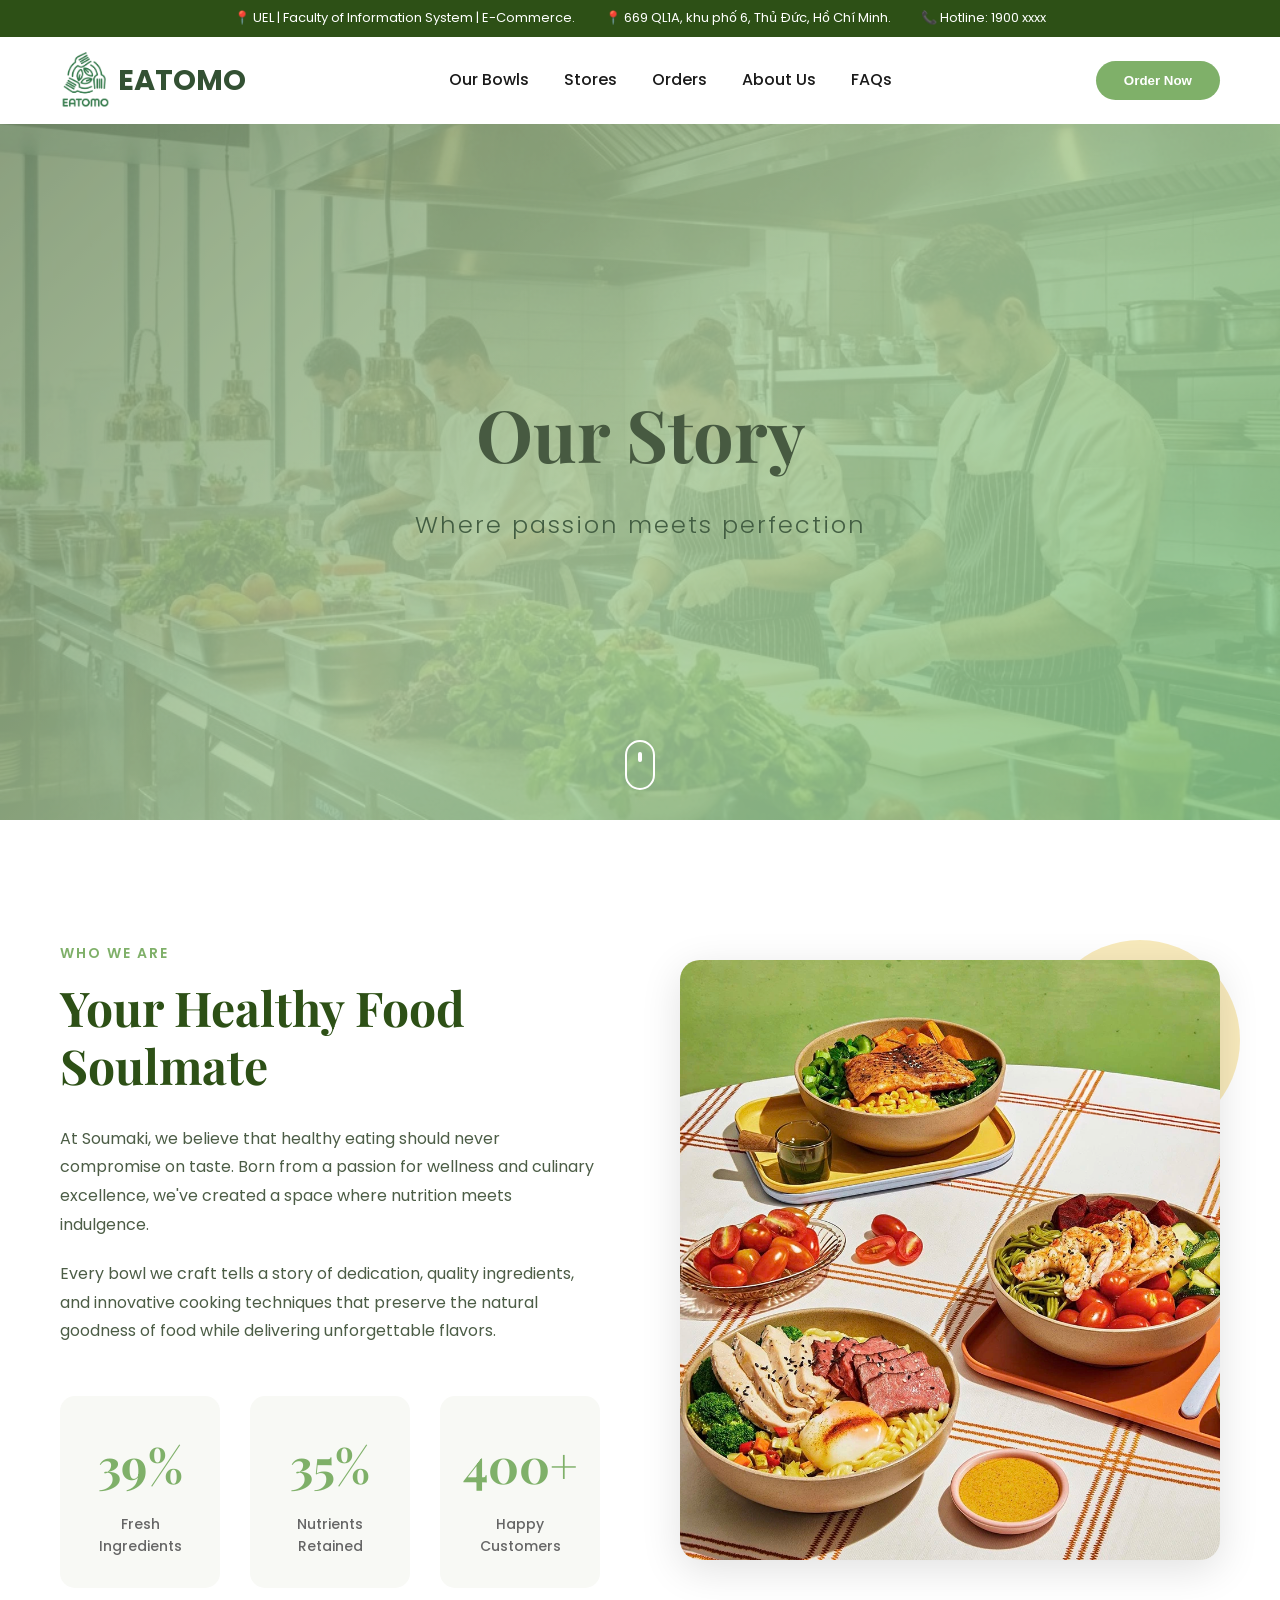
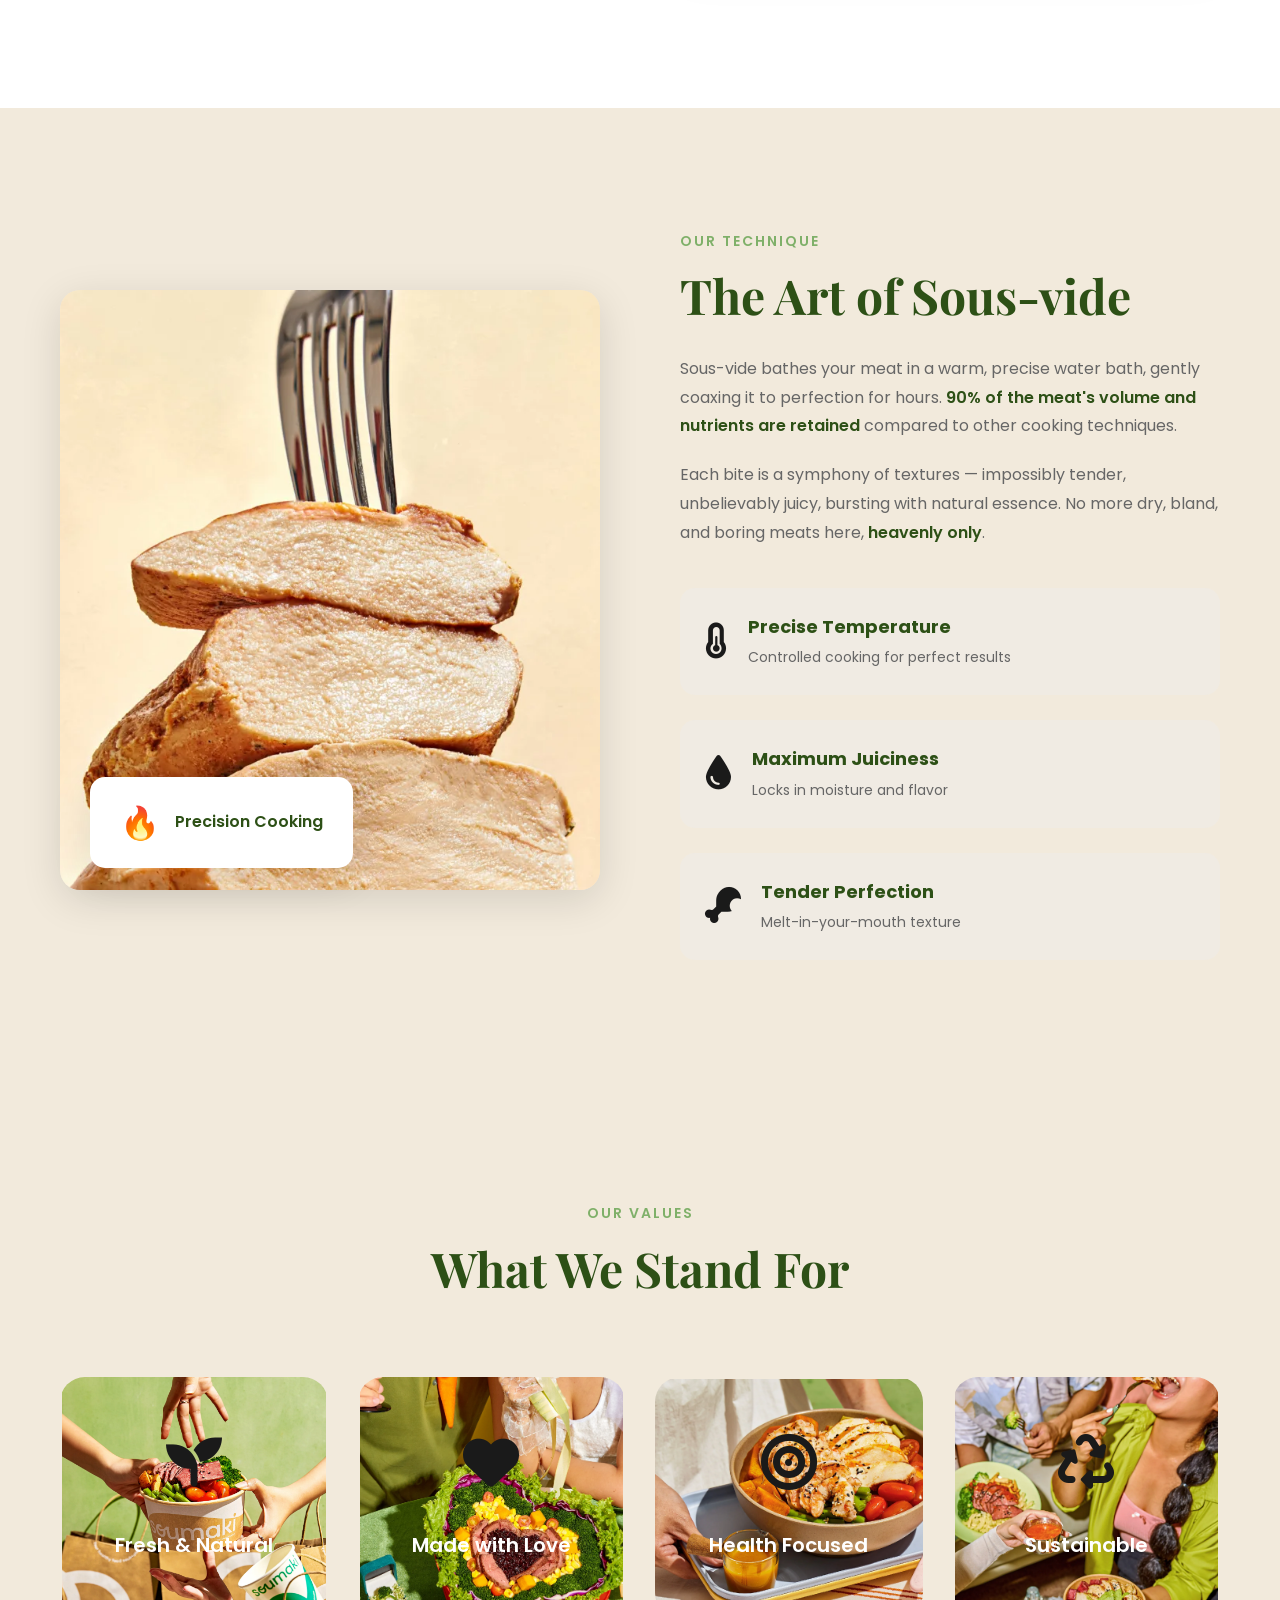
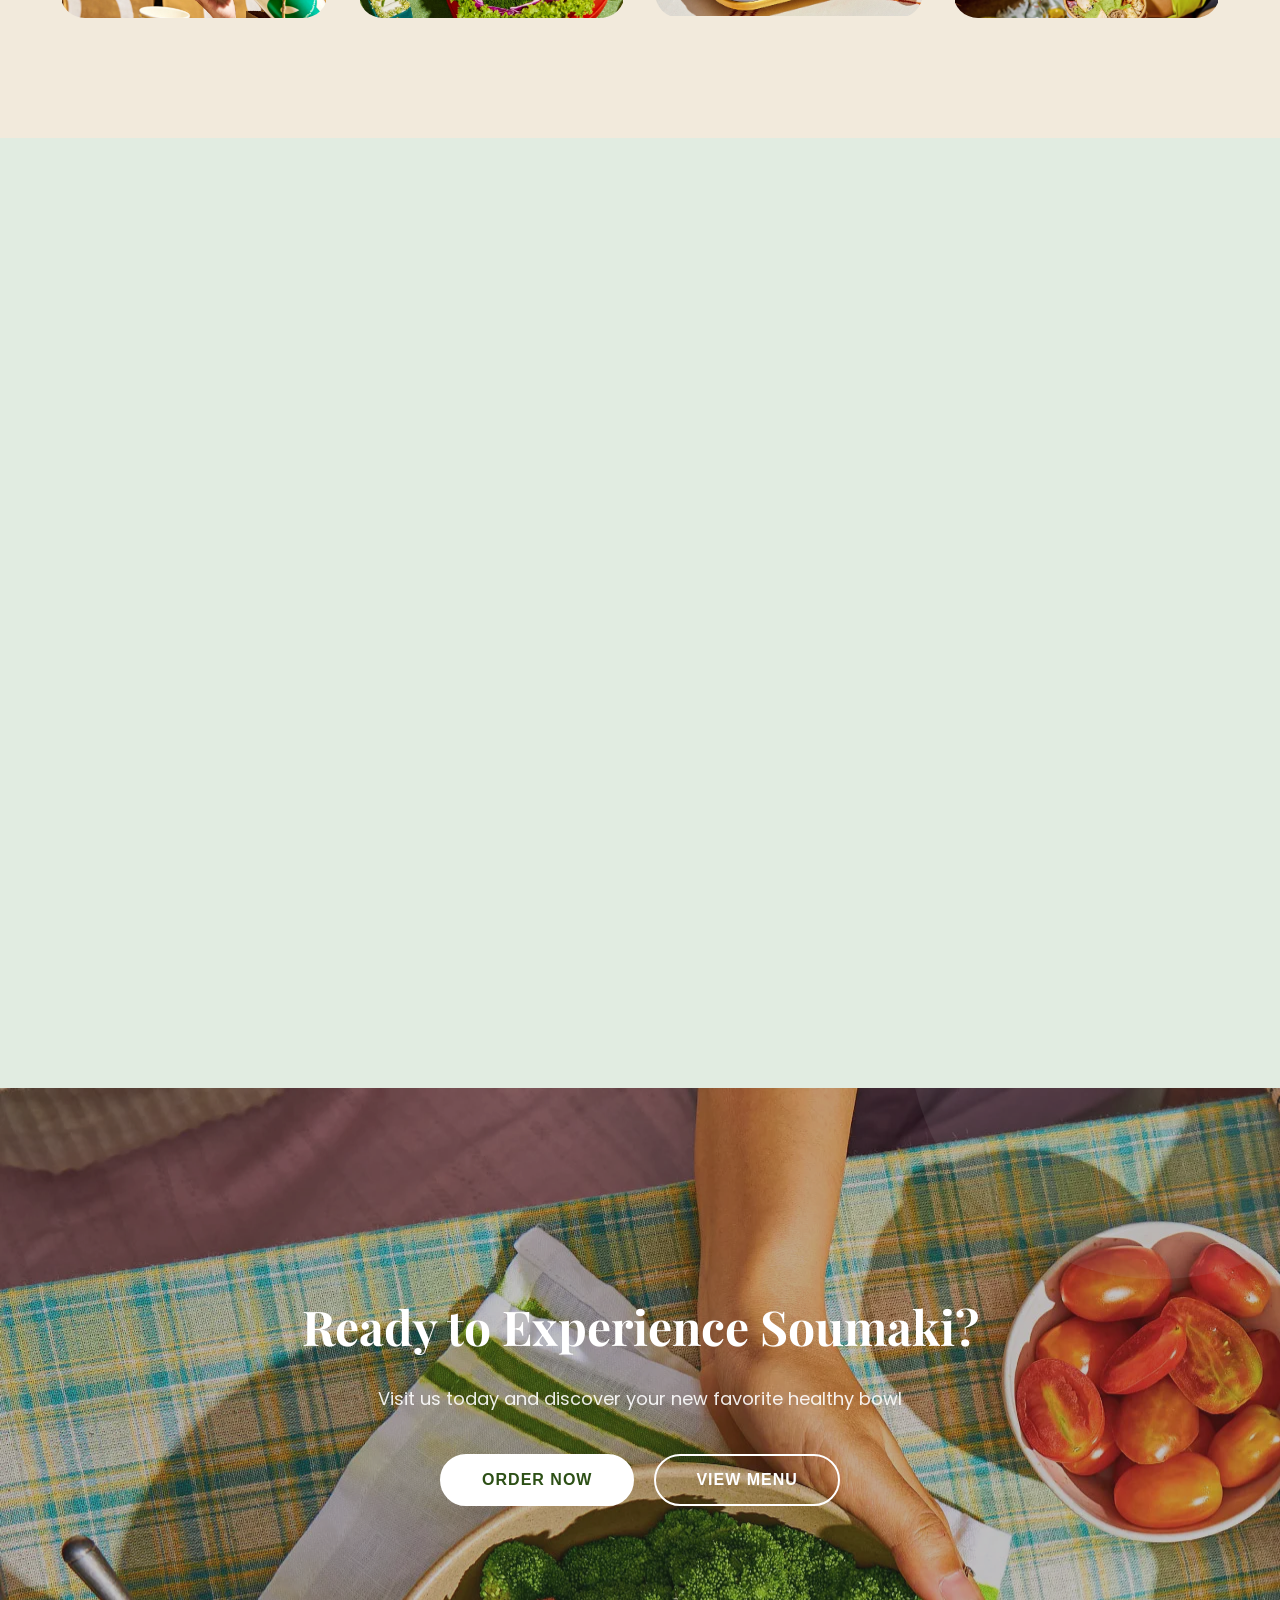
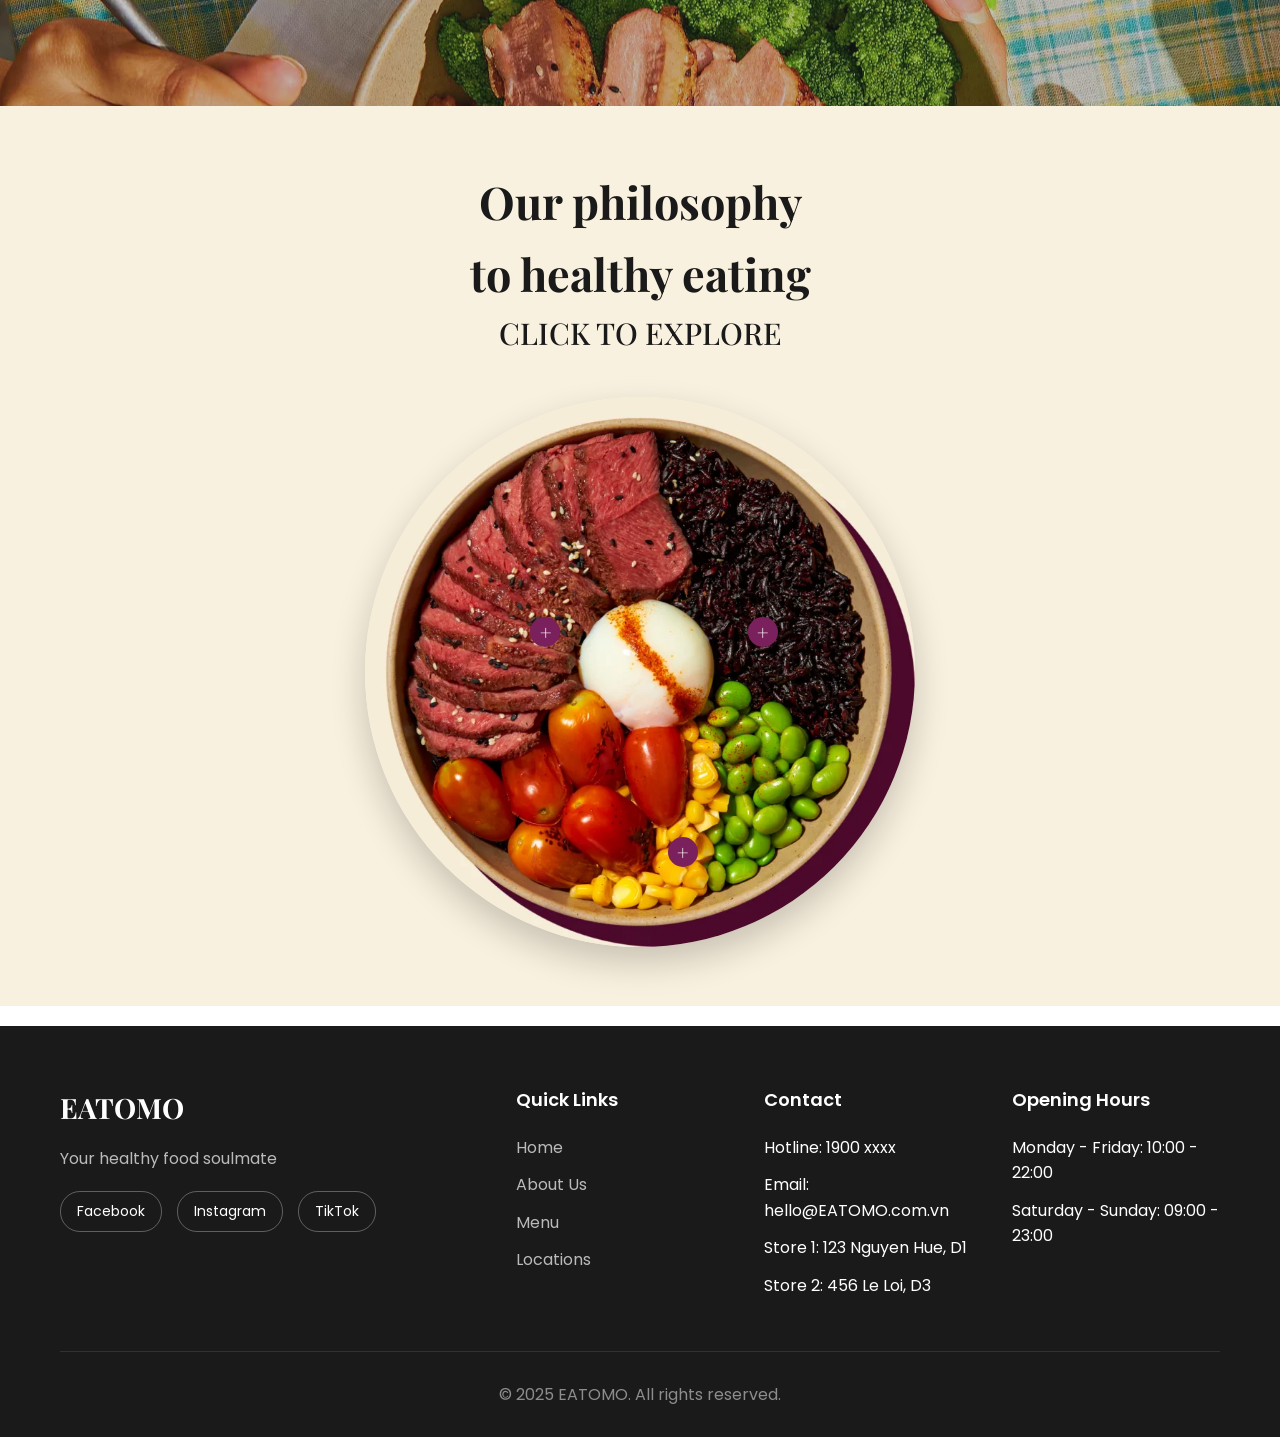
==== commit 870fa3bd: "haha fixchoVInh" ====
--- a/frontend/html/about-us.html
+++ b/frontend/html/about-us.html
@@ -220,7 +220,7 @@
                         <div class="member-overlay">
                             <div class="member-social">
                                 <a href="#" class="social-link">LinkedIn</a>
-                                <a href="#" class="social-link">Instagram</a>
+                                <a href="https://www.instagram.com/niqa0192/" class="social-link">Instagram</a>
                             </div>
                         </div>
                     </div>
@@ -233,7 +233,7 @@
                         <div class="member-overlay">
                             <div class="member-social">
                                 <a href="#" class="social-link">LinkedIn</a>
-                                <a href="#" class="social-link">Instagram</a>
+                                <a href="https://www.instagram.com/qdinnh/" class="social-link">Instagram</a>
                             </div>
                         </div>
                     </div>
@@ -246,7 +246,7 @@
                         <div class="member-overlay">
                             <div class="member-social">
                                 <a href="#" class="social-link">LinkedIn</a>
-                                <a href="#" class="social-link">Instagram</a>
+                                <a href="https://www.instagram.com/qdinnh/" class="social-link">Instagram</a>
                             </div>
                         </div>
                     </div>
@@ -255,11 +255,11 @@
                 </div>
                 <div class="team-member" data-aos="zoom-in" data-aos-delay="200">
                     <div class="member-image">
-                        <img src="images/about/chef-portrait-2.jpg" alt="Nutritionist">
+                        <img src="../images/about/Khuyen.jpg" alt="Nutritionist">
                         <div class="member-overlay">
                             <div class="member-social">
                                 <a href="#" class="social-link">LinkedIn</a>
-                                <a href="#" class="social-link">Instagram</a>
+                                <a href="https://www.instagram.com/qdinnh/" class="social-link">Instagram</a>
                             </div>
                         </div>
                     </div>
--- a/frontend/css/about-styles.css
+++ b/frontend/css/about-styles.css
@@ -587,7 +587,7 @@
 }
 
 .card2 {
-  background: url('../images/about/3') center/cover no-repeat;
+  background: url('../images/about/3.webp') center/cover no-repeat;
 }
 
 .card3 {
@@ -595,7 +595,7 @@
 }
 
 .card4 {
-  background: url('../images/about/4') center/cover no-repeat;
+  background: url('../images/about/4.webp') center/cover no-repeat;
 }
 
 
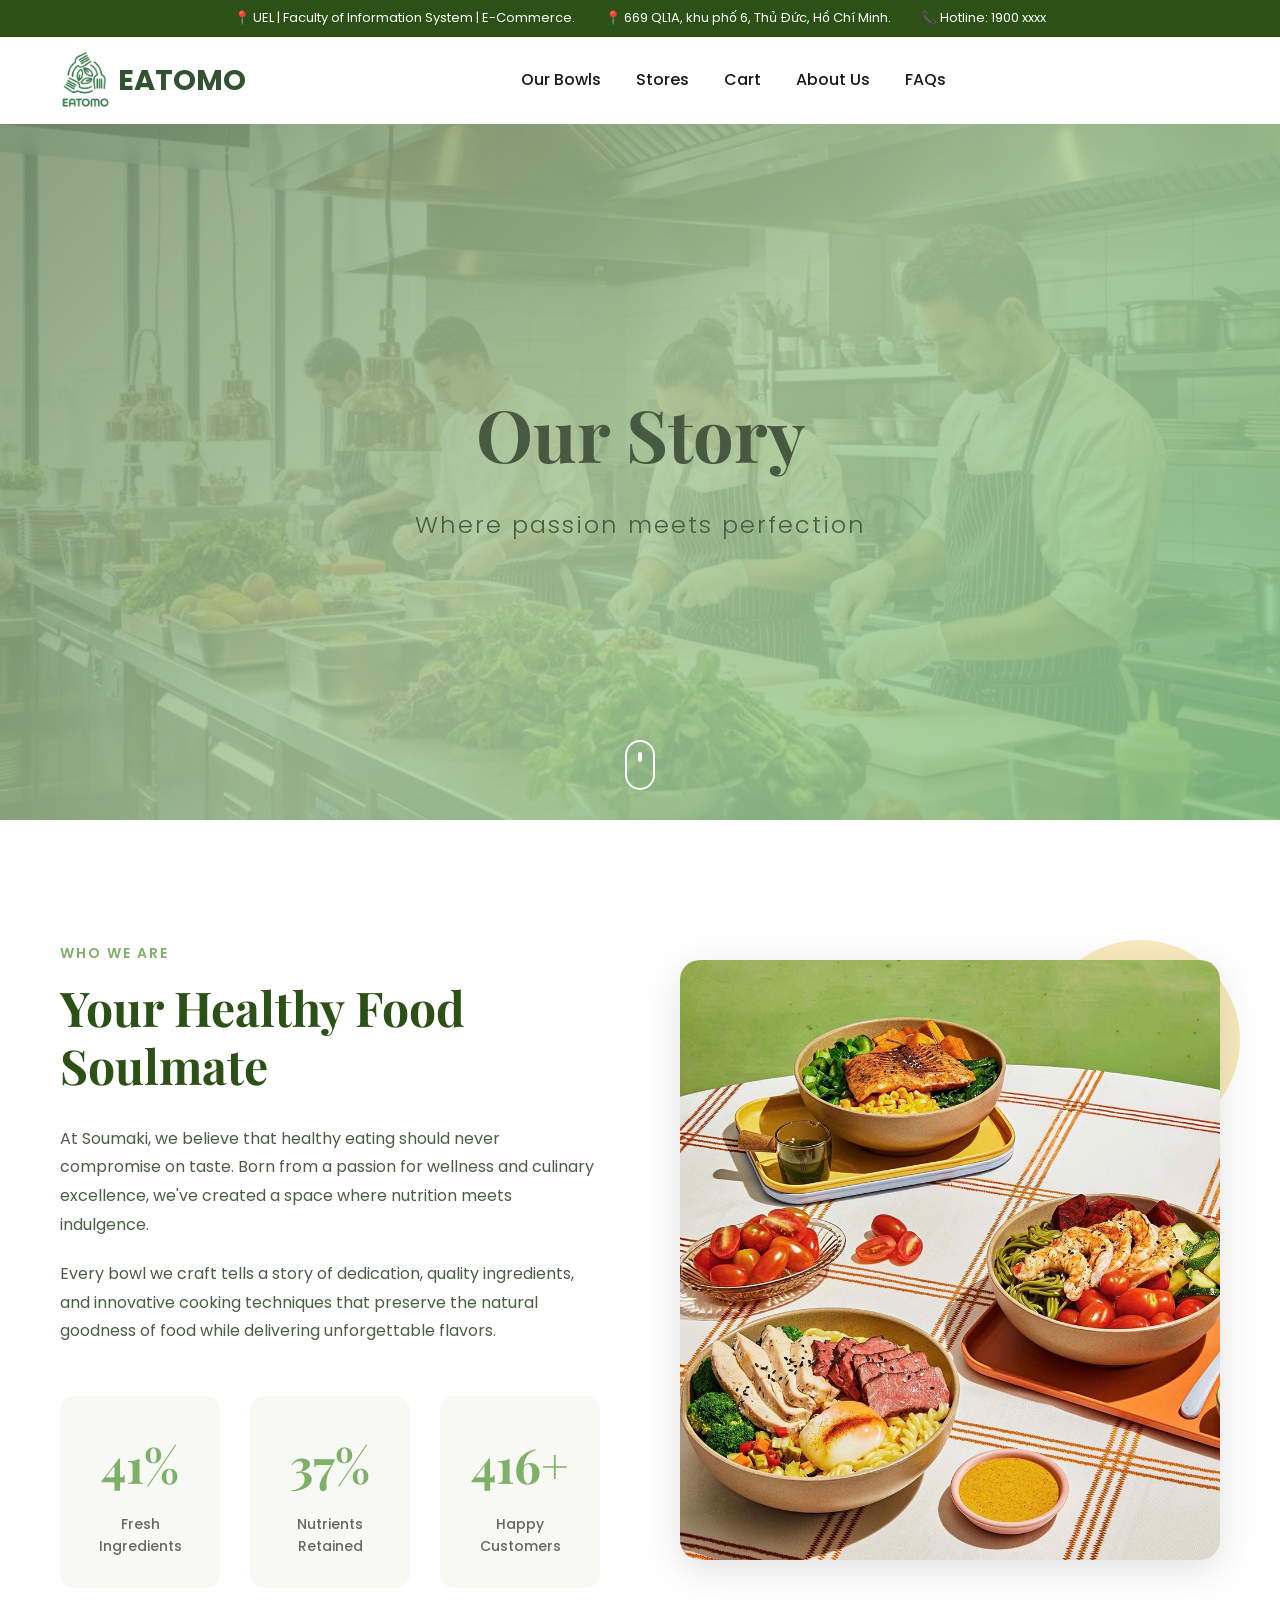
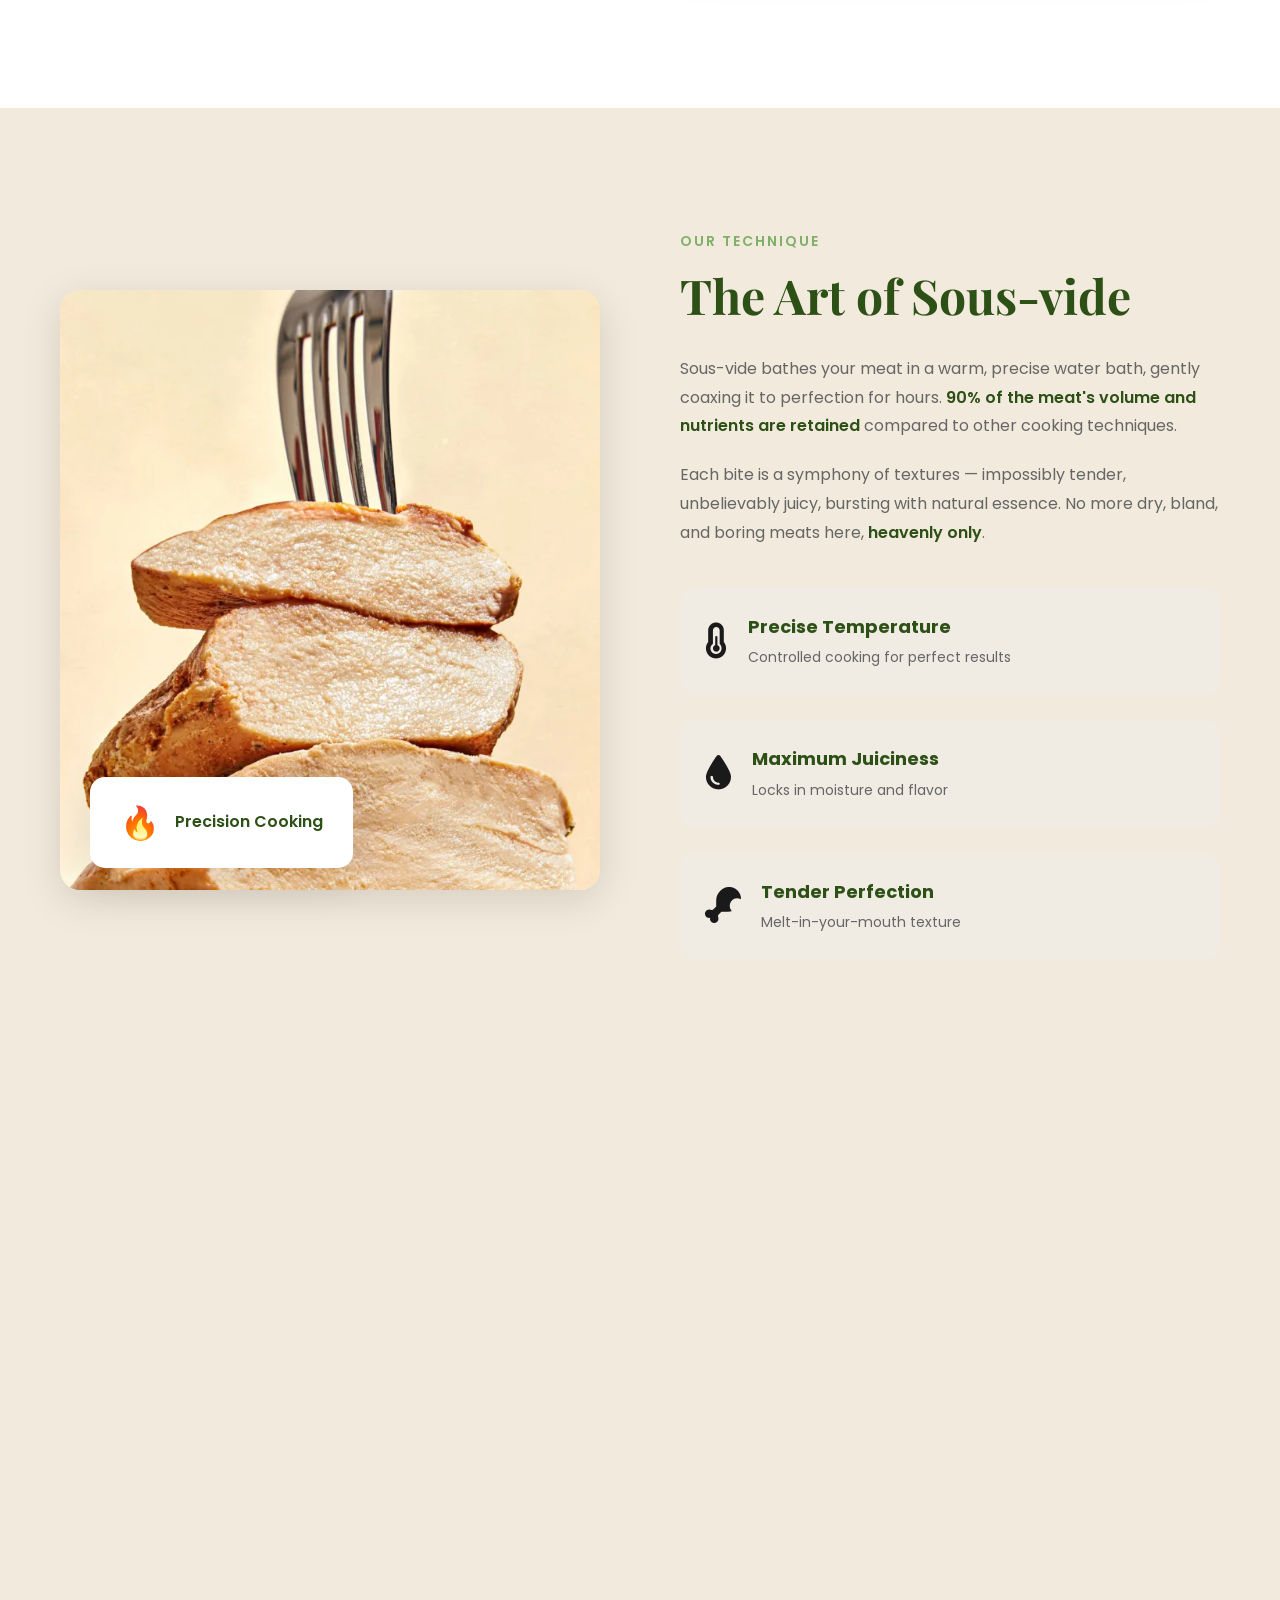
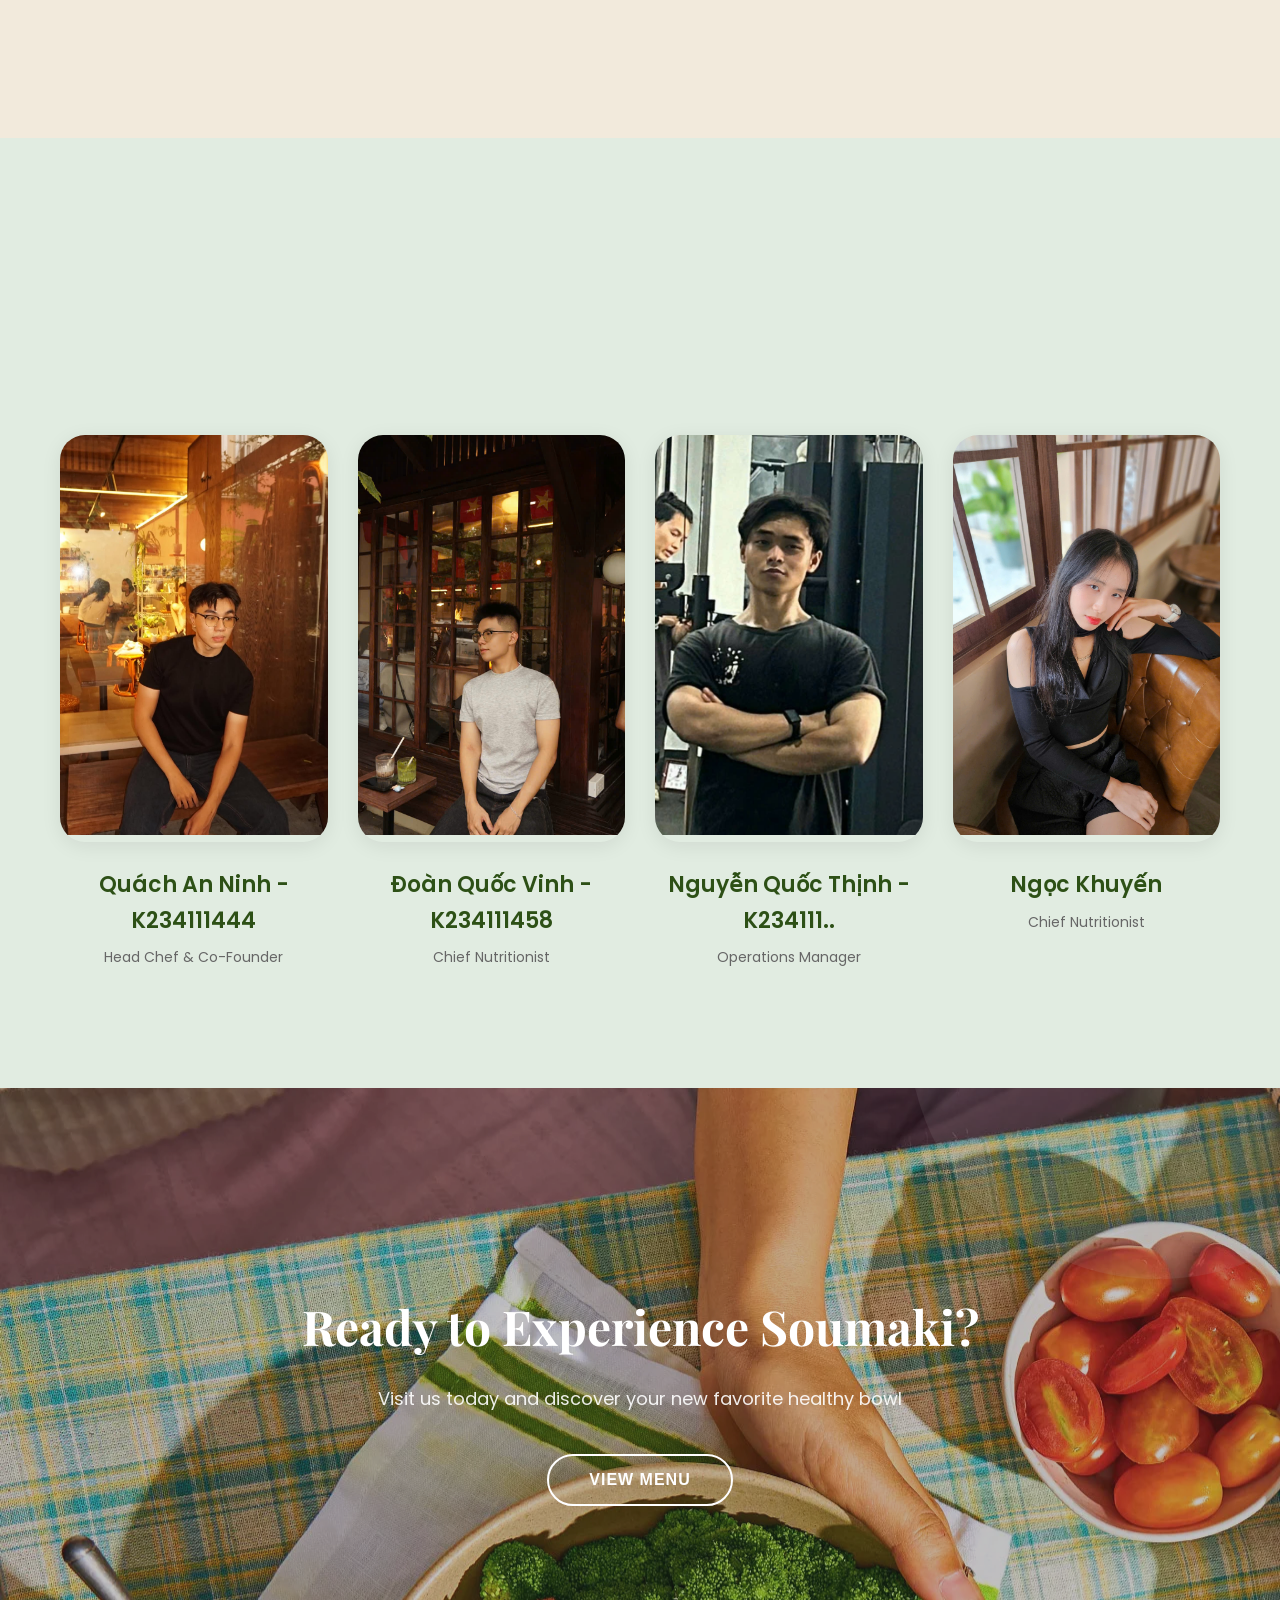
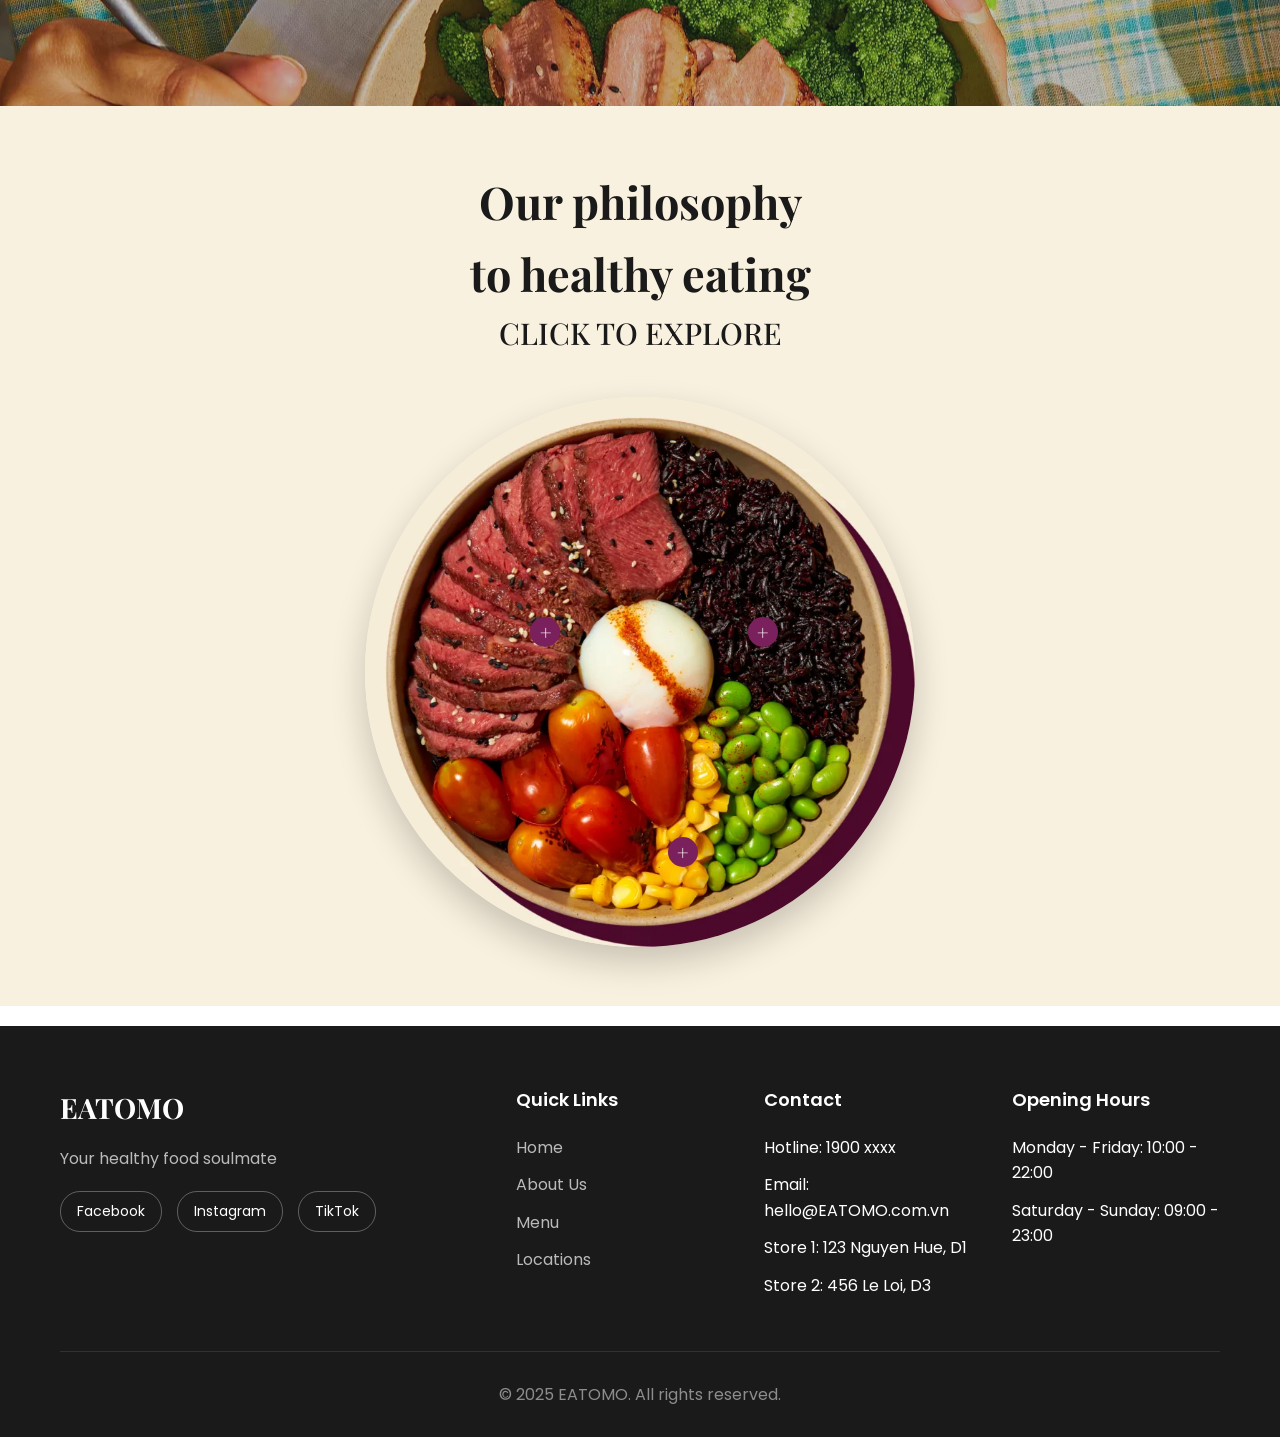
==== commit 90d48147: "huhu demo final" ====
--- a/frontend/html/about-us.html
+++ b/frontend/html/about-us.html
@@ -34,12 +34,12 @@
                     <ul class="nav-menu" id="navMenu">
                         <a href="our-bowls.html" class="nav-link" onclick="navigateToPage('bowls')">Our Bowls</a>
                 <a href="stores.html" class="nav-link" onclick="navigateToPage('stores')">Stores</a>
-                <a href="#" class="nav-link" onclick="navigateToPage('delivery')">Orders</a>
+                <a href="orders.html" class="nav-link" onclick="navigateToPage('delivery')">Cart</a>
                 <a href="about-us.html" class="nav-link" onclick="navigateToPage('about')">About Us</a>
                 <a href="faqs.html" class="nav-link" onclick="navigateToPage('contact')">FAQs</a>
                     </ul>
                     <div class="nav-actions">
-                        <button class="btn-order">Order Now</button>
+                        <!-- Order button removed on About page to match other pages -->
                         <button class="mobile-toggle" id="mobileToggle">
                             <span></span>
                             <span></span>
@@ -279,7 +279,6 @@
                 <h2 class="cta-title">Ready to Experience Soumaki?</h2>
                 <p class="cta-description">Visit us today and discover your new favorite healthy bowl</p>
                 <div class="cta-buttons">
-                    <button class="btn-primary">Order Now</button>
                     <button class="btn-secondary">View Menu</button>
                 </div>
             </div>
